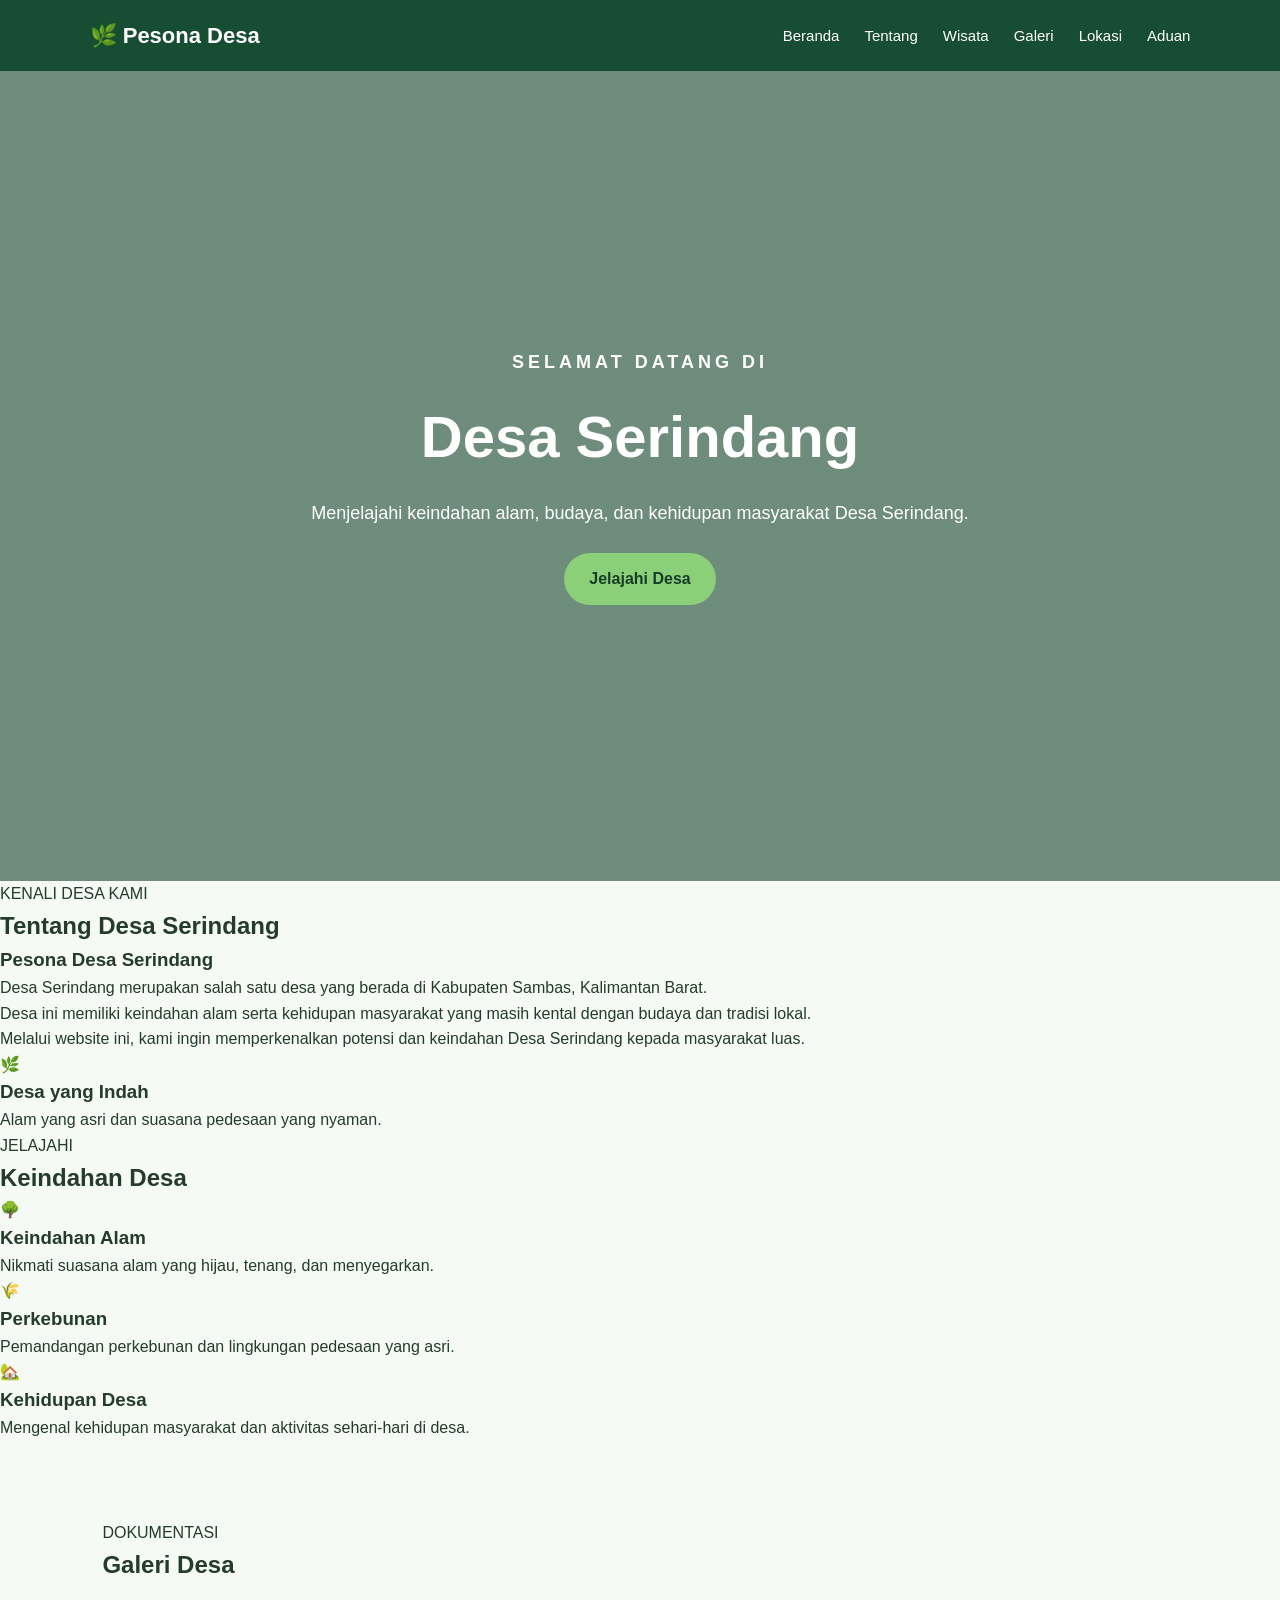
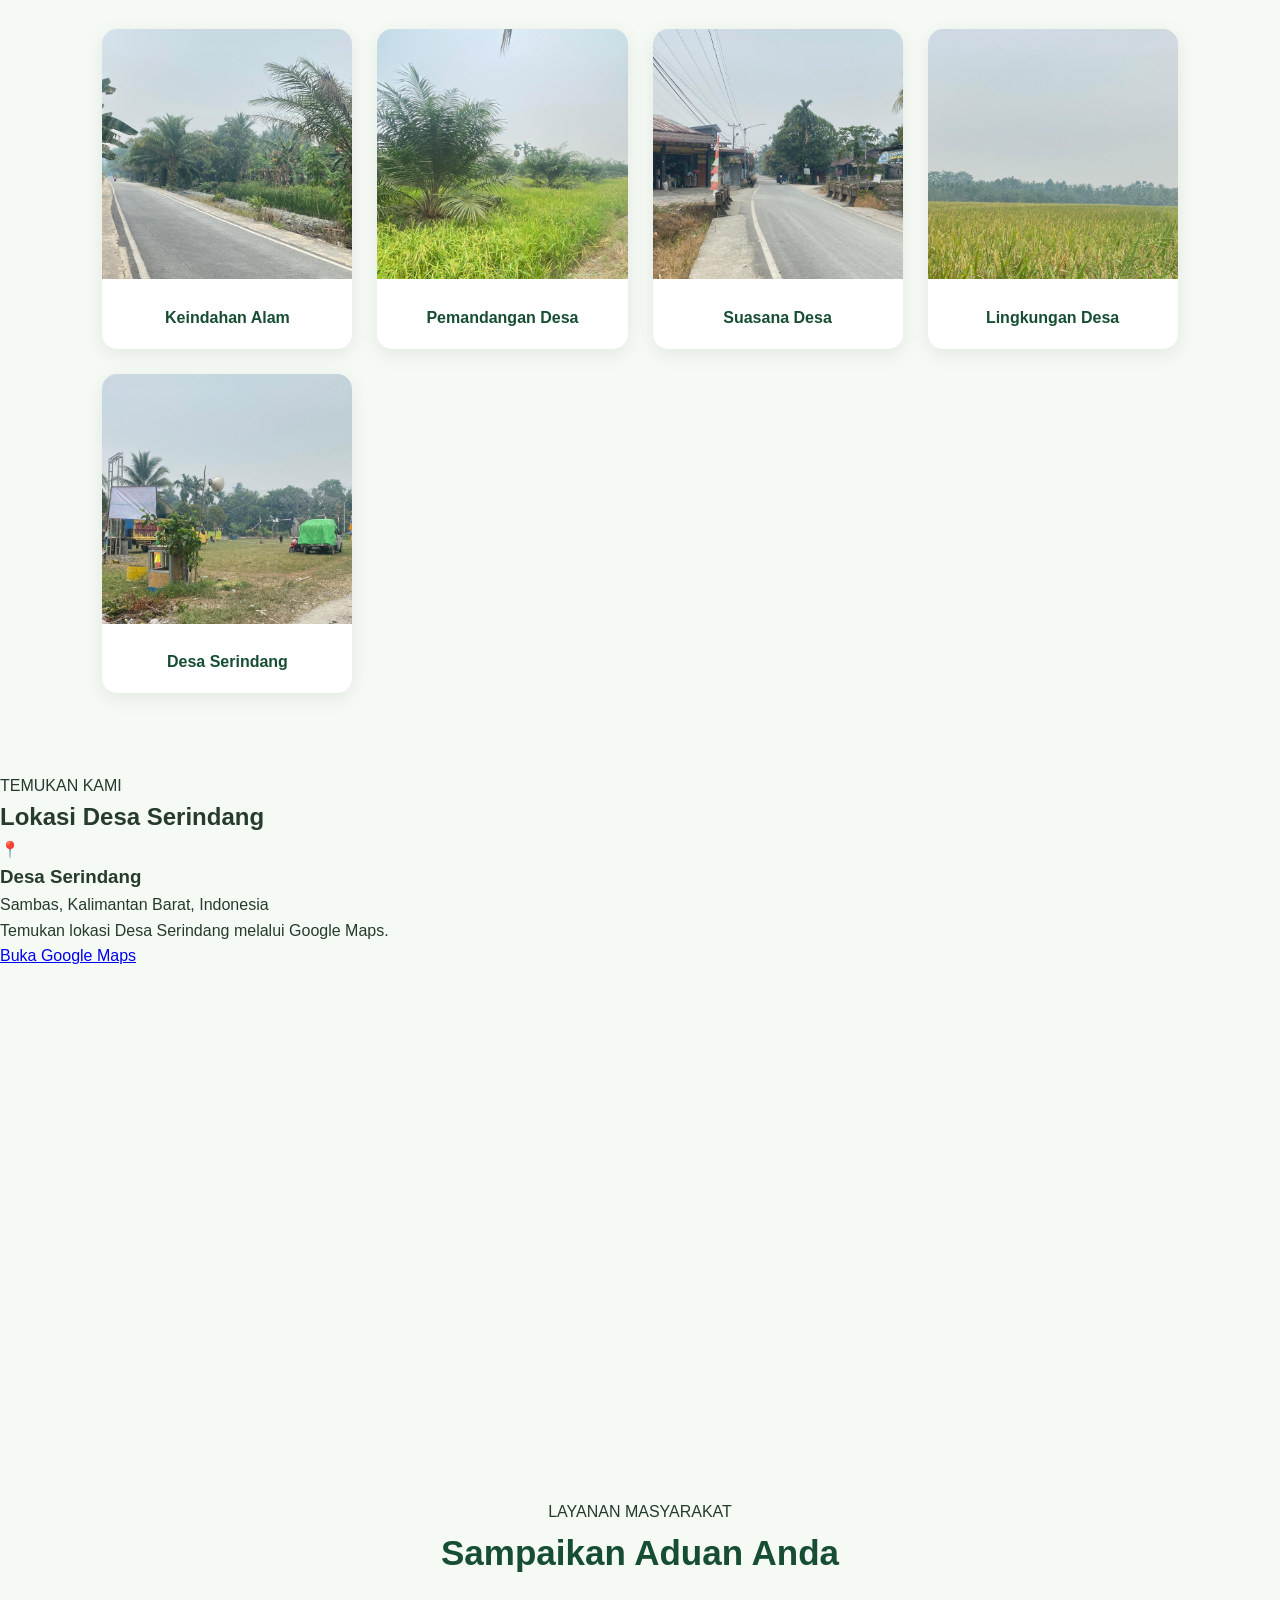
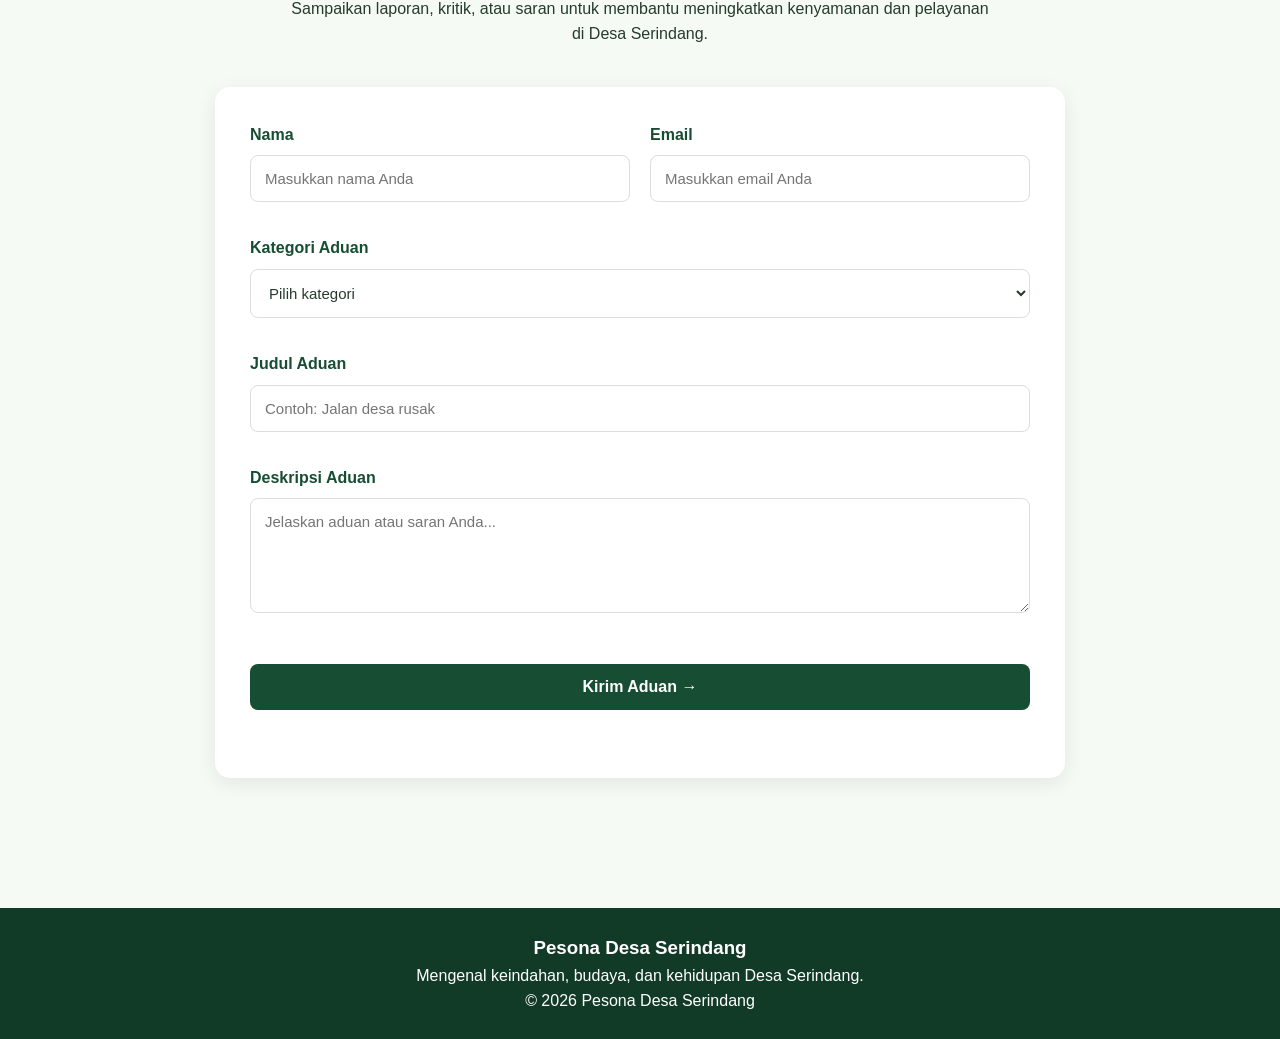
==== index.html @ 160d5406 "Update index.html" ====
<!DOCTYPE html>
<html lang="id">

<head>
    <meta charset="UTF-8">
    <meta name="viewport" content="width=device-width, initial-scale=1.0">

    <title>Pesona Desa Serindang</title>

    <link rel="stylesheet" href="style.css">

    <!-- Google Font -->
    <link rel="preconnect" href="https://fonts.googleapis.com">
    <link rel="preconnect" href="https://fonts.gstatic.com" crossorigin>

    <link href="https://fonts.googleapis.com/css2?family=Poppins:wght@300;400;500;600;700&display=swap"
        rel="stylesheet">
</head>

<body>

    <!-- ================= NAVBAR ================= -->

    <header>
        <nav class="navbar">

            <div class="logo">
                🌿 Pesona Desa
            </div>

            <ul class="nav-menu">
                <li><a href="#beranda">Beranda</a></li>
                <li><a href="#tentang">Tentang</a></li>
                <li><a href="#wisata">Wisata</a></li>
                <li><a href="#galeri">Galeri</a></li>
                <li><a href="#lokasi">Lokasi</a></li>
                <li><a href="#aduan">Aduan</a></li>
            </ul>

        </nav>
    </header>


    <!-- ================= HERO ================= -->

    <section class="hero" id="beranda">

        <div class="hero-content">

            <p class="small-title">
                SELAMAT DATANG DI
            </p>

            <h1>
                Desa Serindang
            </h1>

            <p>
                Menjelajahi keindahan alam, budaya,
                dan kehidupan masyarakat Desa Serindang.
            </p>

            <a href="#tentang" class="btn">
                Jelajahi Desa
            </a>

        </div>

    </section>


    <!-- ================= TENTANG ================= -->

    <section class="tentang" id="tentang">

        <div class="section-title">

            <p>KENALI DESA KAMI</p>

            <h2>
                Tentang Desa Serindang
            </h2>

        </div>


        <div class="tentang-content">

            <div class="tentang-text">

                <h3>
                    Pesona Desa Serindang
                </h3>

                <p>
                    Desa Serindang merupakan salah satu desa
                    yang berada di Kabupaten Sambas,
                    Kalimantan Barat.
                </p>

                <p>
                    Desa ini memiliki keindahan alam serta
                    kehidupan masyarakat yang masih kental
                    dengan budaya dan tradisi lokal.
                </p>

                <p>
                    Melalui website ini, kami ingin memperkenalkan
                    potensi dan keindahan Desa Serindang kepada
                    masyarakat luas.
                </p>

            </div>


            <div class="tentang-card">

                <span>🌿</span>

                <h3>
                    Desa yang Indah
                </h3>

                <p>
                    Alam yang asri dan suasana pedesaan
                    yang nyaman.
                </p>

            </div>

        </div>

    </section>


    <!-- ================= WISATA ================= -->

    <section class="wisata" id="wisata">

        <div class="section-title">

            <p>JELAJAHI</p>

            <h2>
                Keindahan Desa
            </h2>

        </div>


        <div class="wisata-container">


            <div class="wisata-card">

                <div class="wisata-icon">
                    🌳
                </div>

                <h3>
                    Keindahan Alam
                </h3>

                <p>
                    Nikmati suasana alam yang hijau,
                    tenang, dan menyegarkan.
                </p>

            </div>


            <div class="wisata-card">

                <div class="wisata-icon">
                    🌾
                </div>

                <h3>
                    Perkebunan
                </h3>

                <p>
                    Pemandangan perkebunan dan lingkungan
                    pedesaan yang asri.
                </p>

            </div>


            <div class="wisata-card">

                <div class="wisata-icon">
                    🏡
                </div>

                <h3>
                    Kehidupan Desa
                </h3>

                <p>
                    Mengenal kehidupan masyarakat dan
                    aktivitas sehari-hari di desa.
                </p>

            </div>


        </div>

    </section>


    <!-- ================= GALERI ================= -->

    <section class="galeri" id="galeri">

        <div class="section-title">

            <p>DOKUMENTASI</p>

            <h2>
                Galeri Desa
            </h2>

        </div>


        <div class="gallery-container">


            <!-- FOTO 1 -->

            <div class="gallery-item">

                <img src="desa1.jpeg" alt="Keindahan Alam Desa Serindang">

                <p>
                    Keindahan Alam
                </p>

            </div>


            <!-- FOTO 2 -->

            <div class="gallery-item">

                <img src="desa2.jpeg" alt="Pemandangan Desa Serindang">

                <p>
                    Pemandangan Desa
                </p>

            </div>


            <!-- FOTO 3 -->

            <div class="gallery-item">

                <img src="desa3.jpeg" alt="Suasana Desa Serindang">

                <p>
                    Suasana Desa
                </p>

            </div>


            <!-- FOTO 4 -->

            <div class="gallery-item">

                <img src="desa4.jpeg" alt="Lingkungan Desa Serindang">

                <p>
                    Lingkungan Desa
                </p>

            </div>


            <!-- FOTO 5 -->

            <div class="gallery-item">

                <img src="desa5.jpeg" alt="Desa Serindang">

                <p>
                    Desa Serindang
                </p>

            </div>


        </div>

    </section>


    <!-- ================= LOKASI ================= -->

    <section class="lokasi" id="lokasi">

        <div class="section-title">

            <p>TEMUKAN KAMI</p>

            <h2>
                Lokasi Desa Serindang
            </h2>

        </div>


        <div class="lokasi-container">


            <!-- INFORMASI LOKASI -->

            <div class="lokasi-info">

                <div class="lokasi-icon">
                    📍
                </div>

                <h3>
                    Desa Serindang
                </h3>

                <p>
                    Sambas, Kalimantan Barat,
                    Indonesia
                </p>

                <p class="lokasi-description">
                    Temukan lokasi Desa Serindang
                    melalui Google Maps.
                </p>


                <a href="https://maps.app.goo.gl/imujXkkZ4DhwetDR6"
                    target="_blank"
                    class="btn-lokasi">

                    Buka Google Maps

                </a>

            </div>


            <!-- GOOGLE MAPS -->

            <div class="map-container">

                <iframe
                    src="https://www.google.com/maps?q=Desa%20Serindang,%20Sambas,%20Kalimantan%20Barat,%20Indonesia&output=embed"
                    width="100%"
                    height="450"
                    style="border:0;"
                    allowfullscreen=""
                    loading="lazy"
                    referrerpolicy="no-referrer-when-downgrade">
                </iframe>

            </div>


        </div>

    </section>


    <!-- ================= ADUAN ================= -->

    <section class="aduan-section" id="aduan">

        <div class="aduan-container">


            <div class="aduan-heading">

                <span class="section-label">
                    LAYANAN MASYARAKAT
                </span>

                <h2>
                    Sampaikan Aduan Anda
                </h2>

                <p>
                    Sampaikan laporan, kritik, atau saran
                    untuk membantu meningkatkan kenyamanan
                    dan pelayanan di Desa Serindang.
                </p>

            </div>


            <!-- FORM ADUAN -->

            <form id="aduanForm" class="aduan-form">


                <div class="form-row">


                    <!-- NAMA -->

                    <div class="form-group">

                        <label for="nama">
                            Nama
                        </label>

                        <input
                            type="text"
                            id="nama"
                            name="nama"
                            placeholder="Masukkan nama Anda"
                            required>

                    </div>


                    <!-- EMAIL -->

                    <div class="form-group">

                        <label for="email">
                            Email
                        </label>

                        <input
                            type="email"
                            id="email"
                            name="email"
                            placeholder="Masukkan email Anda"
                            required>

                    </div>


                </div>


                <!-- KATEGORI -->

                <div class="form-group">

                    <label for="kategori">
                        Kategori Aduan
                    </label>

                    <select
                        id="kategori"
                        name="kategori"
                        required>

                        <option value="">
                            Pilih kategori
                        </option>

                        <option value="Infrastruktur">
                            Infrastruktur
                        </option>

                        <option value="Lingkungan">
                            Lingkungan
                        </option>

                        <option value="Fasilitas Umum">
                            Fasilitas Umum
                        </option>

                        <option value="Pelayanan Desa">
                            Pelayanan Desa
                        </option>

                        <option value="Keamanan">
                            Keamanan
                        </option>

                        <option value="Lainnya">
                            Lainnya
                        </option>

                    </select>

                </div>


                <!-- JUDUL -->

                <div class="form-group">

                    <label for="judul">
                        Judul Aduan
                    </label>

                    <input
                        type="text"
                        id="judul"
                        name="judul"
                        placeholder="Contoh: Jalan desa rusak"
                        required>

                </div>


                <!-- DESKRIPSI -->

                <div class="form-group">

                    <label for="deskripsi">
                        Deskripsi Aduan
                    </label>

                    <textarea
                        id="deskripsi"
                        name="deskripsi"
                        rows="5"
                        placeholder="Jelaskan aduan atau saran Anda..."
                        required></textarea>

                </div>


                <!-- TOMBOL -->

                <button
                    type="submit"
                    class="btn-aduan">

                    Kirim Aduan →

                </button>


                <p id="aduanMessage"></p>


            </form>

        </div>

    </section>


    <!-- ================= FOOTER ================= -->

    <footer>

        <div class="footer-content">

            <h3>
                Pesona Desa Serindang
            </h3>

            <p>
                Mengenal keindahan, budaya, dan kehidupan
                Desa Serindang.
            </p>

        </div>


        <div class="copyright">

            © 2026 Pesona Desa Serindang

        </div>

    </footer>


    <!-- ================= JAVASCRIPT ================= -->

    <script>

        document.addEventListener(
            "DOMContentLoaded",
            function () {

                const links =
                    document.querySelectorAll(
                        ".nav-menu a"
                    );


                links.forEach(
                    function (link) {

                        link.addEventListener(
                            "click",
                            function () {

                                links.forEach(
                                    function (item) {

                                        item.classList.remove(
                                            "active"
                                        );

                                    }
                                );


                                this.classList.add(
                                    "active"
                                );

                            }
                        );

                    }
                );

            }
        );

    </script>


    <!-- SCRIPT.JS -->

    <script src="script.js"></script>

</body>

</html>
---- style.css ----
* {
    margin: 0;
    padding: 0;
    box-sizing: border-box;
}

body {
    font-family: Arial, sans-serif;
    background: #f5faf5;
    color: #263b2b;
    line-height: 1.6;
}

/* NAVBAR */

header {
    background: #174d32;
    padding: 18px 7%;
    position: sticky;
    top: 0;
    z-index: 1000;
}

nav {
    display: flex;
    justify-content: space-between;
    align-items: center;
}

.logo {
    color: white;
    font-size: 22px;
    font-weight: bold;
}

nav ul {
    display: flex;
    list-style: none;
    gap: 25px;
}

nav ul li a {
    color: white;
    text-decoration: none;
    font-size: 15px;
}

nav ul li a:hover,
nav ul li a.active {
    color: #b8e6a8;
}

/* HERO */

.hero {
    min-height: 90vh;
    background:
        linear-gradient(rgba(0, 50, 25, .55), rgba(0, 50, 25, .55)),
        url("images/desa-serindang.jpeg");

    background-size: cover;
    background-position: center;

    display: flex;
    align-items: center;
    justify-content: center;

    text-align: center;
    color: white;
    padding: 30px;
}

.hero-content {
    max-width: 750px;
}

.hero-content p:first-child {
    letter-spacing: 4px;
    font-weight: bold;
}

.hero h1 {
    font-size: 58px;
    margin: 15px 0;
}

.hero-content p {
    font-size: 18px;
}

/* BUTTON */

.btn {
    display: inline-block;
    margin-top: 25px;
    padding: 13px 25px;
    background: #8bcf79;
    color: #173d28;
    text-decoration: none;
    border-radius: 30px;
    font-weight: bold;
}

.btn:hover {
    background: #a8df99;
}

/* INTRO */

.intro {
    padding: 80px 8%;
    text-align: center;
}

.intro h2 {
    font-size: 35px;
    margin-bottom: 20px;
}

.intro > p {
    max-width: 750px;
    margin: auto;
}

.cards {
    display: grid;
    grid-template-columns: repeat(3, 1fr);
    gap: 25px;
    margin-top: 45px;
}

.card {
    background: white;
    padding: 35px 25px;
    border-radius: 15px;
    box-shadow: 0 5px 20px rgba(0,0,0,.08);
}

.card span {
    font-size: 45px;
}

/* PAGE TITLE */

.page-title {
    background: #dcefd7;
    text-align: center;
    padding: 70px 20px;
}

.page-title h1 {
    font-size: 42px;
    color: #174d32;
}

.page-title p {
    margin-top: 10px;
}

/* PROFILE */

.profile {
    max-width: 1100px;
    margin: 70px auto;
    padding: 0 25px;

    display: grid;
    grid-template-columns: 1fr 1fr;
    gap: 50px;
    align-items: center;
}

.profile-image img {
    width: 100%;
    border-radius: 20px;
    box-shadow: 0 8px 25px rgba(0,0,0,.15);
}

.profile-text h2 {
    font-size: 35px;
    margin-bottom: 20px;
}

.info {
    margin-top: 25px;
    display: grid;
    gap: 12px;
}

.info div {
    background: white;
    padding: 13px 18px;
    border-radius: 10px;

    display: flex;
    justify-content: space-between;
}

/* BEAUTY */

.beauty {
    max-width: 1100px;
    margin: 70px auto;
    padding: 0 25px;

    display: grid;
    grid-template-columns: repeat(3, 1fr);
    gap: 25px;
}

.beauty-card {
    background: white;
    border-radius: 15px;
    overflow: hidden;
    box-shadow: 0 5px 20px rgba(0,0,0,.08);
}

.beauty-card img {
    width: 100%;
    height: 230px;
    object-fit: cover;
}

.beauty-card div {
    padding: 25px;
}

/* POTENTIAL */

.potential {
    max-width: 1100px;
    margin: 70px auto;
    padding: 0 25px;

    display: grid;
    grid-template-columns: repeat(2, 1fr);
    gap: 25px;
}

.potential-card {
    background: white;
    padding: 35px;
    border-radius: 15px;
    box-shadow: 0 5px 20px rgba(0,0,0,.08);
}

.icon {
    font-size: 45px;
    margin-bottom: 15px;
}

.quote {
    text-align: center;
    padding: 70px 20px;
    background: #174d32;
    color: white;
}

/* GALLERY */

.gallery {
    max-width: 1100px;
    margin: 70px auto;
    padding: 0 25px;

    display: grid;
    grid-template-columns: repeat(3, 1fr);
    gap: 25px;
}

.gallery-item {
    background: white;
    border-radius: 15px;
    overflow: hidden;
    box-shadow: 0 5px 20px rgba(0,0,0,.08);
}

.gallery-item img {
    width: 100%;
    height: 250px;
    object-fit: cover;
}

.gallery-item h3 {
    padding: 18px;
}

/* CONTACT */

.contact {
    max-width: 1100px;
    margin: 70px auto;
    padding: 0 25px;

    display: grid;
    grid-template-columns: 1fr 1fr;
    gap: 50px;
}

.contact-info,
.contact-form {
    background: white;
    padding: 35px;
    border-radius: 15px;
    box-shadow: 0 5px 20px rgba(0,0,0,.08);
}

.contact-info p {
    margin: 18px 0;
}

.official {
    margin-top: 30px;
}

form {
    display: flex;
    flex-direction: column;
    gap: 15px;
}

input,
textarea {
    width: 100%;
    padding: 14px;
    border: 1px solid #ddd;
    border-radius: 8px;
    font-family: inherit;
}

button {
    padding: 14px;
    border: none;
    border-radius: 8px;
    background: #174d32;
    color: white;
    font-size: 16px;
    cursor: pointer;
}

button:hover {
    background: #286744;
}

/* FOOTER */

footer {
    background: #123b27;
    color: white;
    text-align: center;
    padding: 25px;
    margin-top: 50px;
}

/* RESPONSIVE */

@media (max-width: 800px) {

    nav {
        flex-direction: column;
        gap: 15px;
    }

    nav ul {
        flex-wrap: wrap;
        justify-content: center;
        gap: 12px;
    }

    .hero h1 {
        font-size: 40px;
    }

    .cards,
    .beauty,
    .gallery {
        grid-template-columns: 1fr;
    }

    .profile,
    .contact,
    .potential {
        grid-template-columns: 1fr;
    }

}
.lokasi > p {
    margin-bottom: 25px;
}

.map-container {
    max-width: 1000px;
    margin: 0 auto;
    overflow: hidden;
    border-radius: 15px;
}

.map-container iframe {
    display: block;
    width: 100%;
}

.map-button {
    display: inline-block;
    margin-top: 20px;
    padding: 12px 25px;
    border-radius: 25px;
    text-decoration: none;
}
/* ==================== ADUAN DESA SERINDANG ==================== */

.aduan-section {
    padding: 80px 8%;
    background: #f5faf5;
}

.aduan-container {
    max-width: 850px;
    margin: auto;
}

.aduan-heading {
    text-align: center;
    margin-bottom: 40px;
}

.aduan-heading h2 {
    font-size: 35px;
    color: #174d32;
    margin-bottom: 15px;
}

.aduan-heading p {
    max-width: 700px;
    margin: auto;
    color: #263b2b;
}

.aduan-form {
    background: white;
    padding: 35px;
    border-radius: 15px;
    box-shadow: 0 5px 20px rgba(0,0,0,.08);
}

.aduan-form .form-group {
    margin-bottom: 18px;
}

.aduan-form label {
    display: block;
    margin-bottom: 8px;
    font-weight: bold;
    color: #174d32;
}

.aduan-form input,
.aduan-form select,
.aduan-form textarea {
    width: 100%;
    padding: 14px;
    border: 1px solid #ddd;
    border-radius: 8px;
    font-family: inherit;
    font-size: 15px;
    background: #fff;
    color: #263b2b;
}

.aduan-form input:focus,
.aduan-form select:focus,
.aduan-form textarea:focus {
    outline: none;
    border-color: #8bcf79;
    box-shadow: 0 0 0 3px rgba(139, 207, 121, .15);
}

.aduan-form textarea {
    resize: vertical;
}

.aduan-form .form-row {
    display: grid;
    grid-template-columns: 1fr 1fr;
    gap: 20px;
}

.aduan-form .btn-aduan {
    width: 100%;
    margin-top: 10px;
    padding: 14px;
    border: none;
    border-radius: 8px;
    background: #174d32;
    color: white;
    font-size: 16px;
    font-weight: bold;
    cursor: pointer;
    transition: .3s;
}

.aduan-form .btn-aduan:hover {
    background: #286744;
}

#aduanMessage {
    text-align: center;
    margin-top: 18px;
    font-size: 14px;
    font-weight: bold;
}

/* RESPONSIVE ADUAN */

@media (max-width: 800px) {
    .aduan-section {
        padding: 60px 5%;
    }

    .aduan-heading h2 {
        font-size: 30px;
    }

    .aduan-form {
        padding: 25px;
    }

    .aduan-form .form-row {
        grid-template-columns: 1fr;
        gap: 0;
    }
}
/* GALERI BERANDA */
.galeri {
    padding: 80px 8%;
    background: #f5faf5;
}

.gallery-container {
    max-width: 1100px;
    margin: 45px auto 0;
    display: grid;
    grid-template-columns: repeat(4, 1fr);
    gap: 25px;
}

.gallery-item {
    background: white;
    border-radius: 15px;
    overflow: hidden;
    box-shadow: 0 5px 20px rgba(0, 0, 0, .08);
    text-align: center;
}

.gallery-placeholder {
    height: 220px;
    display: flex;
    align-items: center;
    justify-content: center;
    background: #dcefd7;
    font-size: 55px;
}

.gallery-item p {
    padding: 18px;
    font-weight: 600;
    color: #174d32;
}

@media (max-width: 800px) {
    .gallery-container {
        grid-template-columns: 1fr 1fr;
    }
}

@media (max-width: 500px) {
    .gallery-container {
        grid-template-columns: 1fr;
    }
}
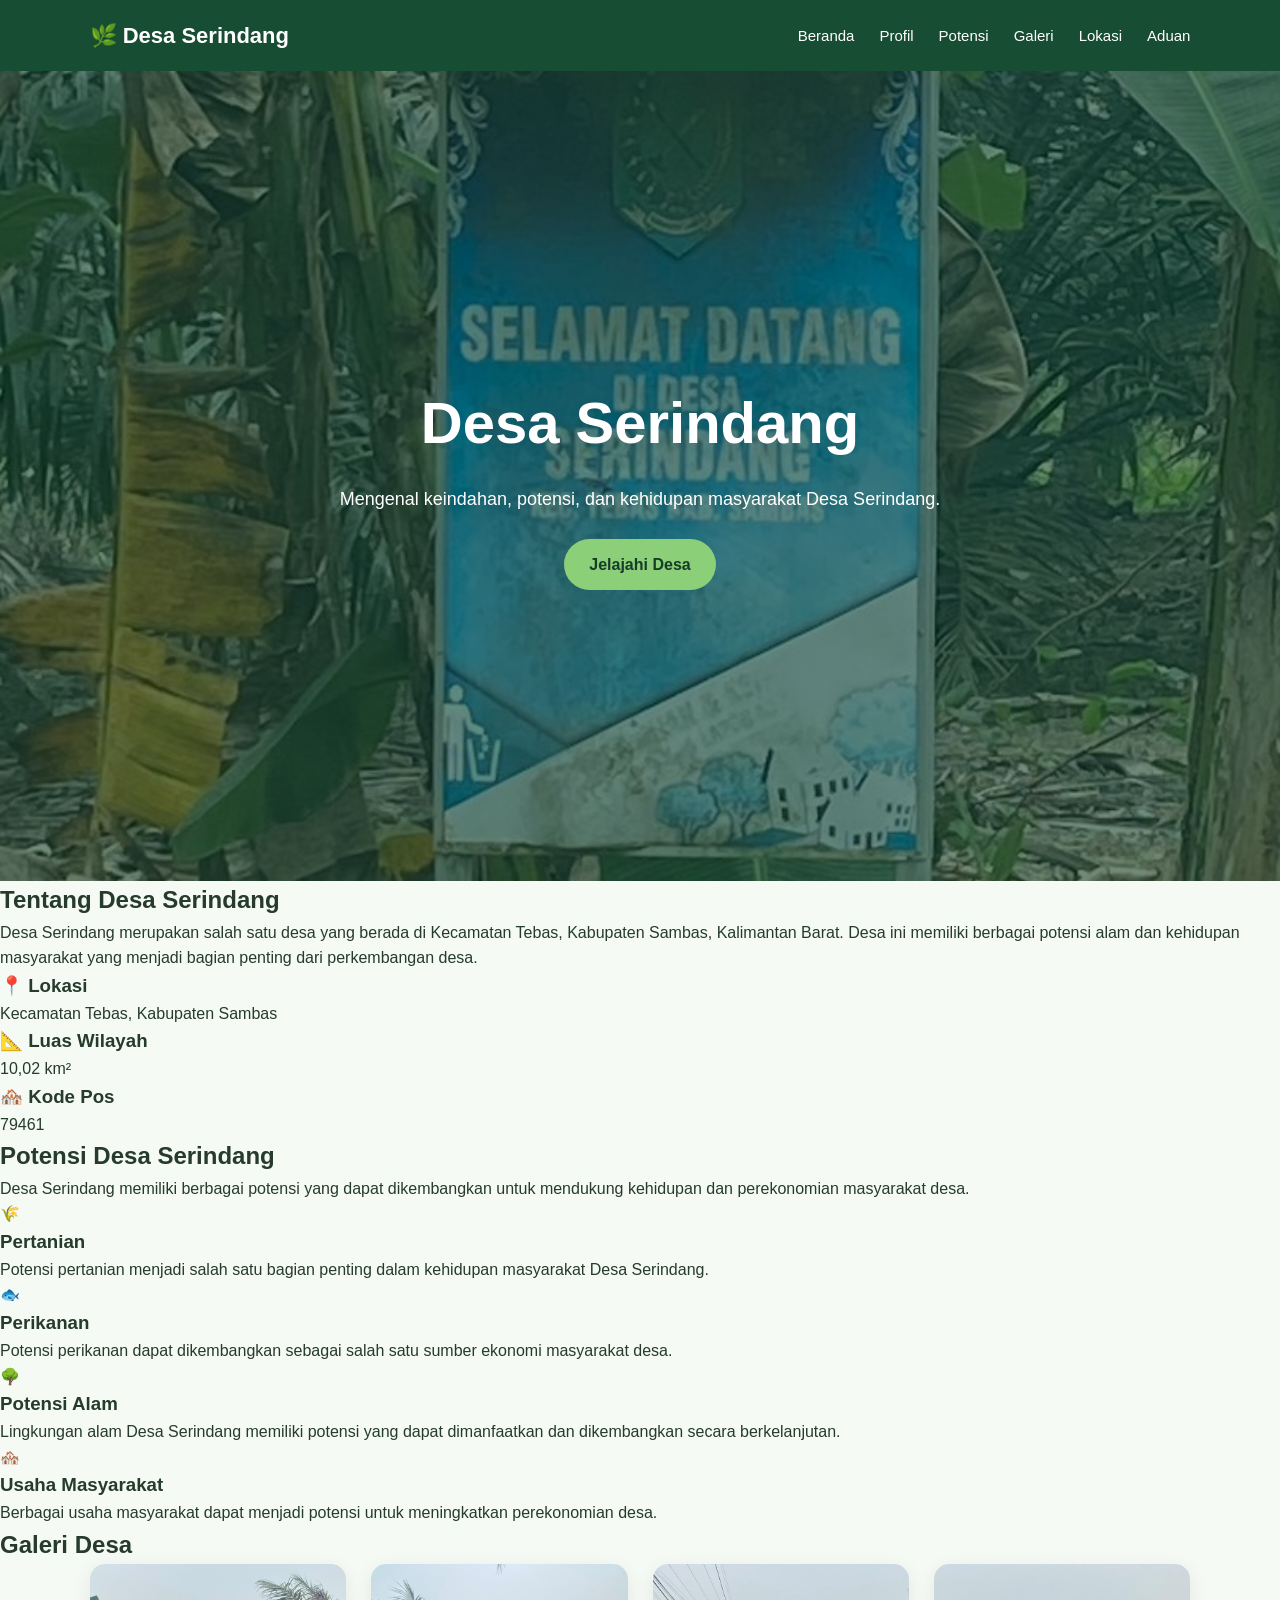
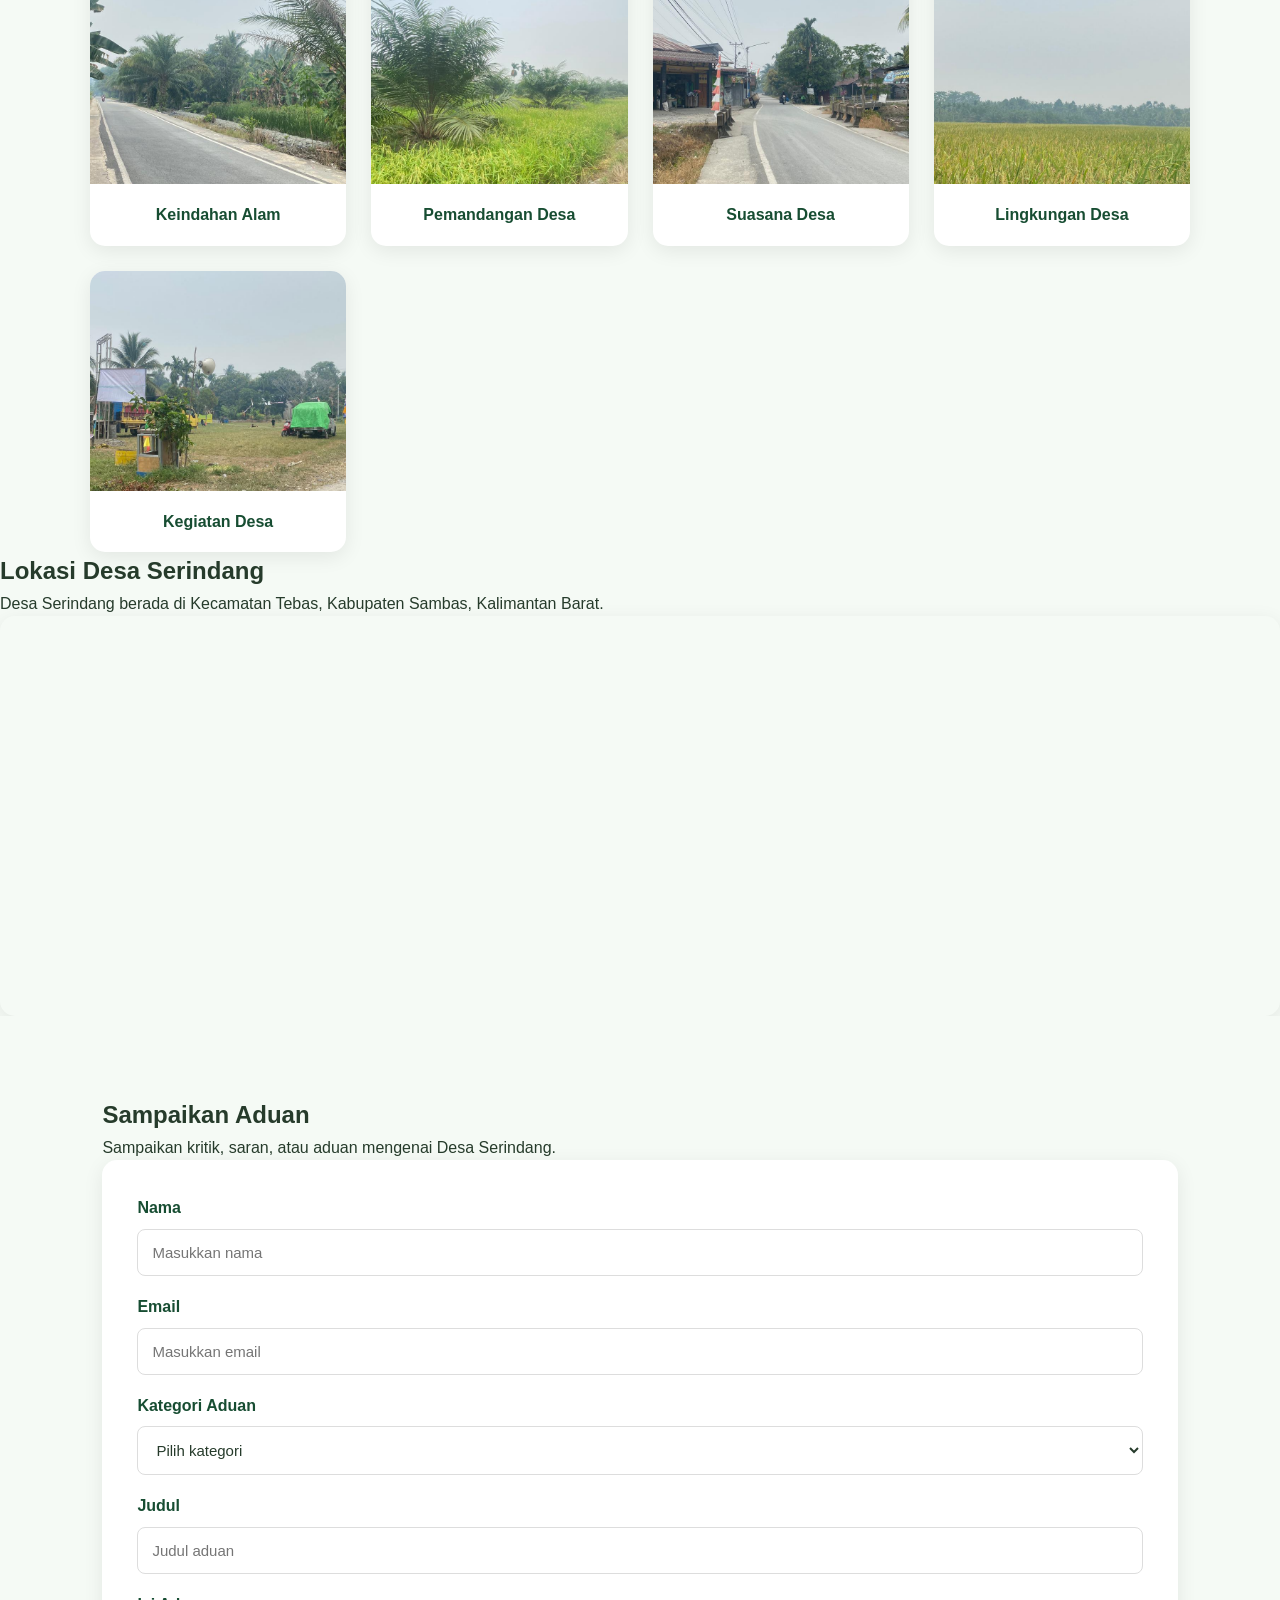
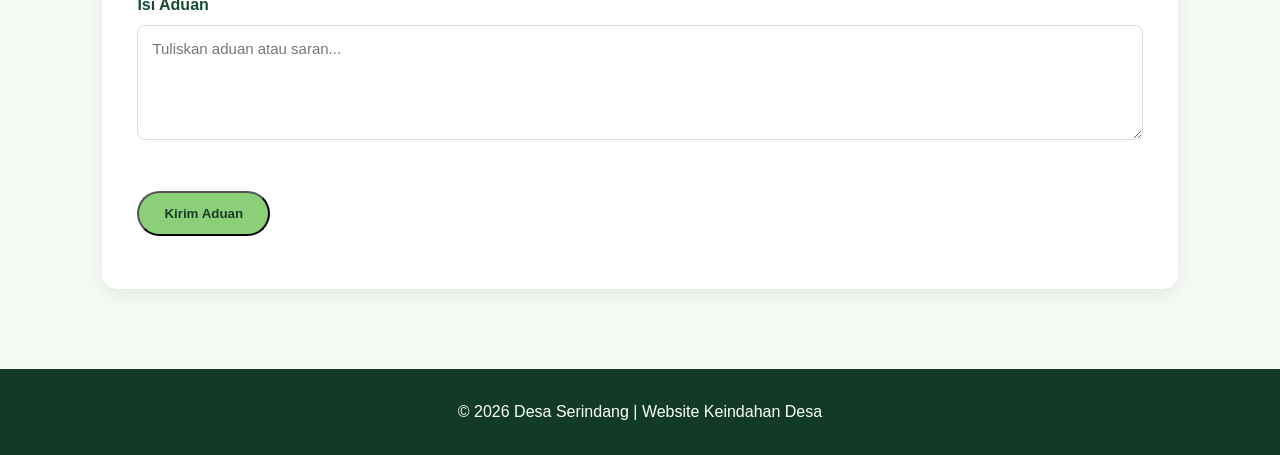
==== commit 351161ee: "Update index.html" ====
--- a/index.html
+++ b/index.html
@@ -1,632 +1,382 @@
 <!DOCTYPE html>
 <html lang="id">
-
 <head>
     <meta charset="UTF-8">
     <meta name="viewport" content="width=device-width, initial-scale=1.0">
-
     <title>Pesona Desa Serindang</title>
 
     <link rel="stylesheet" href="style.css">
-
-    <!-- Google Font -->
-    <link rel="preconnect" href="https://fonts.googleapis.com">
-    <link rel="preconnect" href="https://fonts.gstatic.com" crossorigin>
-
-    <link href="https://fonts.googleapis.com/css2?family=Poppins:wght@300;400;500;600;700&display=swap"
-        rel="stylesheet">
 </head>
 
 <body>
 
-    <!-- ================= NAVBAR ================= -->
-
-    <header>
-        <nav class="navbar">
-
-            <div class="logo">
-                🌿 Pesona Desa
-            </div>
-
-            <ul class="nav-menu">
-                <li><a href="#beranda">Beranda</a></li>
-                <li><a href="#tentang">Tentang</a></li>
-                <li><a href="#wisata">Wisata</a></li>
-                <li><a href="#galeri">Galeri</a></li>
-                <li><a href="#lokasi">Lokasi</a></li>
-                <li><a href="#aduan">Aduan</a></li>
-            </ul>
-
-        </nav>
-    </header>
-
-
-    <!-- ================= HERO ================= -->
-
-    <section class="hero" id="beranda">
-
-        <div class="hero-content">
-
-            <p class="small-title">
-                SELAMAT DATANG DI
-            </p>
-
-            <h1>
-                Desa Serindang
-            </h1>
-
-            <p>
-                Menjelajahi keindahan alam, budaya,
-                dan kehidupan masyarakat Desa Serindang.
-            </p>
-
-            <a href="#tentang" class="btn">
-                Jelajahi Desa
-            </a>
+<!-- ================= NAVBAR ================= -->
+<header>
+    <nav>
+        <div class="logo">🌿 Desa Serindang</div>
+
+        <ul>
+            <li><a href="#beranda">Beranda</a></li>
+            <li><a href="#profil">Profil</a></li>
+            <li><a href="#potensi">Potensi</a></li>
+            <li><a href="#galeri">Galeri</a></li>
+            <li><a href="#lokasi">Lokasi</a></li>
+            <li><a href="#aduan">Aduan</a></li>
+        </ul>
+    </nav>
+</header>
+
+
+<!-- ================= BERANDA ================= -->
+<section id="beranda" class="hero">
+
+    <div class="hero-content">
+        <h1>Desa Serindang</h1>
+
+        <p>
+            Mengenal keindahan, potensi, dan kehidupan masyarakat
+            Desa Serindang.
+        </p>
+
+        <a href="#profil" class="btn">Jelajahi Desa</a>
+    </div>
+
+</section>
+
+
+<!-- ================= PROFIL ================= -->
+<section id="profil" class="section">
+
+    <div class="container">
+
+        <h2>Tentang Desa Serindang</h2>
+
+        <p>
+            Desa Serindang merupakan salah satu desa yang berada di
+            Kecamatan Tebas, Kabupaten Sambas, Kalimantan Barat.
+            Desa ini memiliki berbagai potensi alam dan kehidupan
+            masyarakat yang menjadi bagian penting dari perkembangan desa.
+        </p>
+
+        <div class="info-box">
+
+            <div>
+                <h3>📍 Lokasi</h3>
+                <p>Kecamatan Tebas, Kabupaten Sambas</p>
+            </div>
+
+            <div>
+                <h3>📐 Luas Wilayah</h3>
+                <p>10,02 km²</p>
+            </div>
+
+            <div>
+                <h3>🏘️ Kode Pos</h3>
+                <p>79461</p>
+            </div>
 
         </div>
 
-    </section>
-
-
-    <!-- ================= TENTANG ================= -->
-
-    <section class="tentang" id="tentang">
-
-        <div class="section-title">
-
-            <p>KENALI DESA KAMI</p>
-
-            <h2>
-                Tentang Desa Serindang
-            </h2>
-
-        </div>
-
-
-        <div class="tentang-content">
-
-            <div class="tentang-text">
-
-                <h3>
-                    Pesona Desa Serindang
-                </h3>
+    </div>
+
+</section>
+
+
+<!-- ================= POTENSI ================= -->
+<section id="potensi" class="section potensi-section">
+
+    <div class="container">
+
+        <h2>Potensi Desa Serindang</h2>
+
+        <p class="section-description">
+            Desa Serindang memiliki berbagai potensi yang dapat
+            dikembangkan untuk mendukung kehidupan dan perekonomian
+            masyarakat desa.
+        </p>
+
+
+        <div class="potensi-container">
+
+            <!-- POTENSI 1 -->
+            <div class="potensi-card">
+
+                <div class="potensi-icon">
+                    🌾
+                </div>
+
+                <h3>Pertanian</h3>
 
                 <p>
-                    Desa Serindang merupakan salah satu desa
-                    yang berada di Kabupaten Sambas,
-                    Kalimantan Barat.
+                    Potensi pertanian menjadi salah satu bagian penting
+                    dalam kehidupan masyarakat Desa Serindang.
                 </p>
 
+            </div>
+
+
+            <!-- POTENSI 2 -->
+            <div class="potensi-card">
+
+                <div class="potensi-icon">
+                    🐟
+                </div>
+
+                <h3>Perikanan</h3>
+
                 <p>
-                    Desa ini memiliki keindahan alam serta
-                    kehidupan masyarakat yang masih kental
-                    dengan budaya dan tradisi lokal.
+                    Potensi perikanan dapat dikembangkan sebagai salah
+                    satu sumber ekonomi masyarakat desa.
                 </p>
 
-                <p>
-                    Melalui website ini, kami ingin memperkenalkan
-                    potensi dan keindahan Desa Serindang kepada
-                    masyarakat luas.
-                </p>
-
-            </div>
-
-
-            <div class="tentang-card">
-
-                <span>🌿</span>
-
-                <h3>
-                    Desa yang Indah
-                </h3>
-
-                <p>
-                    Alam yang asri dan suasana pedesaan
-                    yang nyaman.
-                </p>
-
-            </div>
-
-        </div>
-
-    </section>
-
-
-    <!-- ================= WISATA ================= -->
-
-    <section class="wisata" id="wisata">
-
-        <div class="section-title">
-
-            <p>JELAJAHI</p>
-
-            <h2>
-                Keindahan Desa
-            </h2>
-
-        </div>
-
-
-        <div class="wisata-container">
-
-
-            <div class="wisata-card">
-
-                <div class="wisata-icon">
+            </div>
+
+
+            <!-- POTENSI 3 -->
+            <div class="potensi-card">
+
+                <div class="potensi-icon">
                     🌳
                 </div>
 
-                <h3>
-                    Keindahan Alam
-                </h3>
+                <h3>Potensi Alam</h3>
 
                 <p>
-                    Nikmati suasana alam yang hijau,
-                    tenang, dan menyegarkan.
+                    Lingkungan alam Desa Serindang memiliki potensi
+                    yang dapat dimanfaatkan dan dikembangkan secara
+                    berkelanjutan.
                 </p>
 
             </div>
 
 
-            <div class="wisata-card">
-
-                <div class="wisata-icon">
-                    🌾
+            <!-- POTENSI 4 -->
+            <div class="potensi-card">
+
+                <div class="potensi-icon">
+                    🏘️
                 </div>
 
-                <h3>
-                    Perkebunan
-                </h3>
+                <h3>Usaha Masyarakat</h3>
 
                 <p>
-                    Pemandangan perkebunan dan lingkungan
-                    pedesaan yang asri.
+                    Berbagai usaha masyarakat dapat menjadi potensi
+                    untuk meningkatkan perekonomian desa.
                 </p>
 
             </div>
 
-
-            <div class="wisata-card">
-
-                <div class="wisata-icon">
-                    🏡
-                </div>
-
-                <h3>
-                    Kehidupan Desa
-                </h3>
-
-                <p>
-                    Mengenal kehidupan masyarakat dan
-                    aktivitas sehari-hari di desa.
-                </p>
-
-            </div>
-
-
         </div>
 
-    </section>
-
-
-    <!-- ================= GALERI ================= -->
-
-    <section class="galeri" id="galeri">
-
-        <div class="section-title">
-
-            <p>DOKUMENTASI</p>
-
-            <h2>
-                Galeri Desa
-            </h2>
+    </div>
+
+</section>
+
+
+<!-- ================= GALERI ================= -->
+<section id="galeri" class="section">
+
+    <div class="container">
+
+        <h2>Galeri Desa</h2>
+
+        <div class="gallery-container">
+
+            <div class="gallery-item">
+                <img src="desa1.jpeg" alt="Keindahan Alam">
+                <p>Keindahan Alam</p>
+            </div>
+
+            <div class="gallery-item">
+                <img src="desa2.jpeg" alt="Pemandangan Desa">
+                <p>Pemandangan Desa</p>
+            </div>
+
+            <div class="gallery-item">
+                <img src="desa3.jpeg" alt="Suasana Desa">
+                <p>Suasana Desa</p>
+            </div>
+
+            <div class="gallery-item">
+                <img src="desa4.jpeg" alt="Lingkungan Desa">
+                <p>Lingkungan Desa</p>
+            </div>
+
+            <div class="gallery-item">
+                <img src="desa5.jpeg" alt="Kegiatan Desa">
+                <p>Kegiatan Desa</p>
+            </div>
 
         </div>
 
-
-        <div class="gallery-container">
-
-
-            <!-- FOTO 1 -->
-
-            <div class="gallery-item">
-
-                <img src="desa1.jpeg" alt="Keindahan Alam Desa Serindang">
-
-                <p>
-                    Keindahan Alam
-                </p>
-
-            </div>
-
-
-            <!-- FOTO 2 -->
-
-            <div class="gallery-item">
-
-                <img src="desa2.jpeg" alt="Pemandangan Desa Serindang">
-
-                <p>
-                    Pemandangan Desa
-                </p>
-
-            </div>
-
-
-            <!-- FOTO 3 -->
-
-            <div class="gallery-item">
-
-                <img src="desa3.jpeg" alt="Suasana Desa Serindang">
-
-                <p>
-                    Suasana Desa
-                </p>
-
-            </div>
-
-
-            <!-- FOTO 4 -->
-
-            <div class="gallery-item">
-
-                <img src="desa4.jpeg" alt="Lingkungan Desa Serindang">
-
-                <p>
-                    Lingkungan Desa
-                </p>
-
-            </div>
-
-
-            <!-- FOTO 5 -->
-
-            <div class="gallery-item">
-
-                <img src="desa5.jpeg" alt="Desa Serindang">
-
-                <p>
-                    Desa Serindang
-                </p>
-
-            </div>
-
+    </div>
+
+</section>
+<!-- ================= LOKASI ================= -->
+<section id="lokasi" class="section lokasi-section">
+
+    <div class="container">
+
+        <h2>Lokasi Desa Serindang</h2>
+
+        <p>
+            Desa Serindang berada di Kecamatan Tebas,
+            Kabupaten Sambas, Kalimantan Barat.
+        </p>
+
+        <div class="map-container">
+
+            <iframe
+                src="https://www.google.com/maps?q=Desa%20Serindang%20Tebas%20Sambas&output=embed"
+                width="100%"
+                height="400"
+                style="border:0;"
+                allowfullscreen=""
+                loading="lazy">
+            </iframe>
 
         </div>
 
-    </section>
-
-
-    <!-- ================= LOKASI ================= -->
-
-    <section class="lokasi" id="lokasi">
-
-        <div class="section-title">
-
-            <p>TEMUKAN KAMI</p>
-
-            <h2>
-                Lokasi Desa Serindang
-            </h2>
-
-        </div>
-
-
-        <div class="lokasi-container">
-
-
-            <!-- INFORMASI LOKASI -->
-
-            <div class="lokasi-info">
-
-                <div class="lokasi-icon">
-                    📍
-                </div>
-
-                <h3>
-                    Desa Serindang
-                </h3>
-
-                <p>
-                    Sambas, Kalimantan Barat,
-                    Indonesia
-                </p>
-
-                <p class="lokasi-description">
-                    Temukan lokasi Desa Serindang
-                    melalui Google Maps.
-                </p>
-
-
-                <a href="https://maps.app.goo.gl/imujXkkZ4DhwetDR6"
-                    target="_blank"
-                    class="btn-lokasi">
-
-                    Buka Google Maps
-
-                </a>
-
-            </div>
-
-
-            <!-- GOOGLE MAPS -->
-
-            <div class="map-container">
-
-                <iframe
-                    src="https://www.google.com/maps?q=Desa%20Serindang,%20Sambas,%20Kalimantan%20Barat,%20Indonesia&output=embed"
-                    width="100%"
-                    height="450"
-                    style="border:0;"
-                    allowfullscreen=""
-                    loading="lazy"
-                    referrerpolicy="no-referrer-when-downgrade">
-                </iframe>
-
-            </div>
-
-
-        </div>
-
-    </section>
-
-
-    <!-- ================= ADUAN ================= -->
-
-    <section class="aduan-section" id="aduan">
-
-        <div class="aduan-container">
-
-
-            <div class="aduan-heading">
-
-                <span class="section-label">
-                    LAYANAN MASYARAKAT
-                </span>
-
-                <h2>
-                    Sampaikan Aduan Anda
-                </h2>
-
-                <p>
-                    Sampaikan laporan, kritik, atau saran
-                    untuk membantu meningkatkan kenyamanan
-                    dan pelayanan di Desa Serindang.
-                </p>
-
-            </div>
-
-
-            <!-- FORM ADUAN -->
-
-            <form id="aduanForm" class="aduan-form">
-
-
-                <div class="form-row">
-
-
-                    <!-- NAMA -->
-
-                    <div class="form-group">
-
-                        <label for="nama">
-                            Nama
-                        </label>
-
-                        <input
-                            type="text"
-                            id="nama"
-                            name="nama"
-                            placeholder="Masukkan nama Anda"
-                            required>
-
-                    </div>
-
-
-                    <!-- EMAIL -->
-
-                    <div class="form-group">
-
-                        <label for="email">
-                            Email
-                        </label>
-
-                        <input
-                            type="email"
-                            id="email"
-                            name="email"
-                            placeholder="Masukkan email Anda"
-                            required>
-
-                    </div>
-
-
-                </div>
-
-
-                <!-- KATEGORI -->
-
-                <div class="form-group">
-
-                    <label for="kategori">
-                        Kategori Aduan
-                    </label>
-
-                    <select
-                        id="kategori"
-                        name="kategori"
-                        required>
-
-                        <option value="">
-                            Pilih kategori
-                        </option>
-
-                        <option value="Infrastruktur">
-                            Infrastruktur
-                        </option>
-
-                        <option value="Lingkungan">
-                            Lingkungan
-                        </option>
-
-                        <option value="Fasilitas Umum">
-                            Fasilitas Umum
-                        </option>
-
-                        <option value="Pelayanan Desa">
-                            Pelayanan Desa
-                        </option>
-
-                        <option value="Keamanan">
-                            Keamanan
-                        </option>
-
-                        <option value="Lainnya">
-                            Lainnya
-                        </option>
-
-                    </select>
-
-                </div>
-
-
-                <!-- JUDUL -->
-
-                <div class="form-group">
-
-                    <label for="judul">
-                        Judul Aduan
-                    </label>
-
-                    <input
-                        type="text"
-                        id="judul"
-                        name="judul"
-                        placeholder="Contoh: Jalan desa rusak"
-                        required>
-
-                </div>
-
-
-                <!-- DESKRIPSI -->
-
-                <div class="form-group">
-
-                    <label for="deskripsi">
-                        Deskripsi Aduan
-                    </label>
-
-                    <textarea
-                        id="deskripsi"
-                        name="deskripsi"
-                        rows="5"
-                        placeholder="Jelaskan aduan atau saran Anda..."
-                        required></textarea>
-
-                </div>
-
-
-                <!-- TOMBOL -->
-
-                <button
-                    type="submit"
-                    class="btn-aduan">
-
-                    Kirim Aduan →
-
-                </button>
-
-
-                <p id="aduanMessage"></p>
-
-
-            </form>
-
-        </div>
-
-    </section>
-
-
-    <!-- ================= FOOTER ================= -->
-
-    <footer>
-
-        <div class="footer-content">
-
-            <h3>
-                Pesona Desa Serindang
-            </h3>
-
-            <p>
-                Mengenal keindahan, budaya, dan kehidupan
-                Desa Serindang.
-            </p>
-
-        </div>
-
-
-        <div class="copyright">
-
-            © 2026 Pesona Desa Serindang
-
-        </div>
-
-    </footer>
-
-
-    <!-- ================= JAVASCRIPT ================= -->
-
-    <script>
-
-        document.addEventListener(
-            "DOMContentLoaded",
-            function () {
-
-                const links =
-                    document.querySelectorAll(
-                        ".nav-menu a"
-                    );
-
-
-                links.forEach(
-                    function (link) {
-
-                        link.addEventListener(
-                            "click",
-                            function () {
-
-                                links.forEach(
-                                    function (item) {
-
-                                        item.classList.remove(
-                                            "active"
-                                        );
-
-                                    }
-                                );
-
-
-                                this.classList.add(
-                                    "active"
-                                );
-
-                            }
-                        );
-
-                    }
-                );
-
-            }
-        );
-
-    </script>
-
-
-    <!-- SCRIPT.JS -->
-
-    <script src="script.js"></script>
+    </div>
+
+</section>
+
+
+<!-- ================= ADUAN ================= -->
+<section id="aduan" class="aduan-section">
+
+    <div class="container">
+
+        <h2>Sampaikan Aduan</h2>
+
+        <p>
+            Sampaikan kritik, saran, atau aduan mengenai Desa Serindang.
+        </p>
+
+
+        <form id="aduanForm" class="aduan-form">
+
+            <div class="form-group">
+
+                <label for="nama">
+                    Nama
+                </label>
+
+                <input
+                    type="text"
+                    id="nama"
+                    name="nama"
+                    placeholder="Masukkan nama"
+                    required>
+
+            </div>
+
+
+            <div class="form-group">
+
+                <label for="email">
+                    Email
+                </label>
+
+                <input
+                    type="email"
+                    id="email"
+                    name="email"
+                    placeholder="Masukkan email"
+                    required>
+
+            </div>
+
+
+            <div class="form-group">
+
+                <label for="kategori">
+                    Kategori Aduan
+                </label>
+
+                <select
+                    id="kategori"
+                    name="kategori"
+                    required>
+
+                    <option value="">
+                        Pilih kategori
+                    </option>
+
+                    <option value="Saran">
+                        Saran
+                    </option>
+
+                    <option value="Kritik">
+                        Kritik
+                    </option>
+
+                    <option value="Aduan">
+                        Aduan
+                    </option>
+
+                </select>
+
+            </div>
+
+
+            <div class="form-group">
+
+                <label for="judul">
+                    Judul
+                </label>
+
+                <input
+                    type="text"
+                    id="judul"
+                    name="judul"
+                    placeholder="Judul aduan"
+                    required>
+
+            </div>
+
+
+            <div class="form-group">
+
+                <label for="deskripsi">
+                    Isi Aduan
+                </label>
+
+                <textarea
+                    id="deskripsi"
+                    name="deskripsi"
+                    rows="5"
+                    placeholder="Tuliskan aduan atau saran..."
+                    required></textarea>
+
+            </div>
+
+
+            <button type="submit" class="btn">
+                Kirim Aduan
+            </button>
+
+
+            <p id="aduanMessage"></p>
+
+        </form>
+
+    </div>
+
+</section>
+
+
+<!-- ================= FOOTER ================= -->
+<footer>
+
+    <p>
+        © 2026 Desa Serindang | Website Keindahan Desa
+    </p>
+
+</footer>
+
+
+<script src="script.js"></script>
 
 </body>
-
 </html>
--- a/style.css
+++ b/style.css
@@ -11,7 +11,8 @@
     line-height: 1.6;
 }
 
-/* NAVBAR */
+
+/* ================= NAVBAR ================= */
 
 header {
     background: #174d32;
@@ -43,6 +44,7 @@
     color: white;
     text-decoration: none;
     font-size: 15px;
+    transition: 0.3s;
 }
 
 nav ul li a:hover,
@@ -50,13 +52,18 @@
     color: #b8e6a8;
 }
 
-/* HERO */
+
+/* ================= HERO ================= */
 
 .hero {
     min-height: 90vh;
+
     background:
-        linear-gradient(rgba(0, 50, 25, .55), rgba(0, 50, 25, .55)),
-        url("images/desa-serindang.jpeg");
+        linear-gradient(
+            rgba(0, 50, 25, 0.55),
+            rgba(0, 50, 25, 0.55)
+        ),
+        url("serindang.jpeg");
 
     background-size: cover;
     background-position: center;
@@ -74,9 +81,10 @@
     max-width: 750px;
 }
 
-.hero-content p:first-child {
+.hero-content .small-title {
     letter-spacing: 4px;
     font-weight: bold;
+    font-size: 15px;
 }
 
 .hero h1 {
@@ -88,273 +96,474 @@
     font-size: 18px;
 }
 
-/* BUTTON */
+
+/* ================= BUTTON ================= */
 
 .btn {
     display: inline-block;
     margin-top: 25px;
     padding: 13px 25px;
+
     background: #8bcf79;
     color: #173d28;
+
     text-decoration: none;
     border-radius: 30px;
-    font-weight: bold;
+
+    font-weight: bold;
+    transition: 0.3s;
 }
 
 .btn:hover {
     background: #a8df99;
 }
 
-/* INTRO */
-
-.intro {
+
+/* ================= SECTION TITLE ================= */
+
+.section-title {
+    text-align: center;
+    margin-bottom: 45px;
+}
+
+.section-title p {
+    color: #5c8f55;
+    font-weight: bold;
+    letter-spacing: 2px;
+    margin-bottom: 8px;
+}
+
+.section-title h2 {
+    font-size: 35px;
+    color: #174d32;
+}
+
+
+/* ================= TENTANG ================= */
+
+.tentang {
     padding: 80px 8%;
-    text-align: center;
-}
-
-.intro h2 {
-    font-size: 35px;
-    margin-bottom: 20px;
-}
-
-.intro > p {
-    max-width: 750px;
+    background: #f5faf5;
+}
+
+.tentang-content {
+    max-width: 1100px;
     margin: auto;
-}
-
-.cards {
-    display: grid;
-    grid-template-columns: repeat(3, 1fr);
-    gap: 25px;
-    margin-top: 45px;
-}
-
-.card {
-    background: white;
-    padding: 35px 25px;
-    border-radius: 15px;
-    box-shadow: 0 5px 20px rgba(0,0,0,.08);
-}
-
-.card span {
-    font-size: 45px;
-}
-
-/* PAGE TITLE */
-
-.page-title {
-    background: #dcefd7;
-    text-align: center;
-    padding: 70px 20px;
-}
-
-.page-title h1 {
-    font-size: 42px;
-    color: #174d32;
-}
-
-.page-title p {
-    margin-top: 10px;
-}
-
-/* PROFILE */
-
-.profile {
-    max-width: 1100px;
-    margin: 70px auto;
-    padding: 0 25px;
 
     display: grid;
     grid-template-columns: 1fr 1fr;
     gap: 50px;
+
     align-items: center;
 }
 
-.profile-image img {
-    width: 100%;
-    border-radius: 20px;
-    box-shadow: 0 8px 25px rgba(0,0,0,.15);
-}
-
-.profile-text h2 {
-    font-size: 35px;
+.tentang-text h3 {
+    font-size: 30px;
     margin-bottom: 20px;
-}
-
-.info {
-    margin-top: 25px;
-    display: grid;
-    gap: 12px;
-}
-
-.info div {
+    color: #174d32;
+}
+
+.tentang-text p {
+    margin-bottom: 15px;
+}
+
+.tentang-card {
     background: white;
-    padding: 13px 18px;
-    border-radius: 10px;
-
-    display: flex;
-    justify-content: space-between;
-}
-
-/* BEAUTY */
-
-.beauty {
+    padding: 40px 30px;
+
+    border-radius: 15px;
+
+    text-align: center;
+
+    box-shadow: 0 5px 20px rgba(0, 0, 0, 0.08);
+}
+
+.tentang-card span {
+    font-size: 50px;
+}
+
+.tentang-card h3 {
+    margin: 15px 0 10px;
+    color: #174d32;
+}
+
+
+/* ================= WISATA ================= */
+
+.wisata {
+    padding: 80px 8%;
+    background: #eaf5e7;
+}
+
+.wisata-container {
     max-width: 1100px;
-    margin: 70px auto;
-    padding: 0 25px;
+    margin: auto;
 
     display: grid;
     grid-template-columns: repeat(3, 1fr);
+
     gap: 25px;
 }
 
-.beauty-card {
+.wisata-card {
     background: white;
+
+    padding: 35px 25px;
+
     border-radius: 15px;
-    overflow: hidden;
-    box-shadow: 0 5px 20px rgba(0,0,0,.08);
-}
-
-.beauty-card img {
-    width: 100%;
-    height: 230px;
-    object-fit: cover;
-}
-
-.beauty-card div {
-    padding: 25px;
-}
-
-/* POTENTIAL */
-
-.potential {
-    max-width: 1100px;
-    margin: 70px auto;
-    padding: 0 25px;
-
-    display: grid;
-    grid-template-columns: repeat(2, 1fr);
-    gap: 25px;
-}
-
-.potential-card {
-    background: white;
-    padding: 35px;
-    border-radius: 15px;
-    box-shadow: 0 5px 20px rgba(0,0,0,.08);
-}
-
-.icon {
+
+    text-align: center;
+
+    box-shadow: 0 5px 20px rgba(0, 0, 0, 0.08);
+
+    transition: 0.3s;
+}
+
+.wisata-card:hover {
+    transform: translateY(-5px);
+}
+
+.wisata-icon {
     font-size: 45px;
     margin-bottom: 15px;
 }
 
-.quote {
-    text-align: center;
-    padding: 70px 20px;
+.wisata-card h3 {
+    color: #174d32;
+    margin-bottom: 10px;
+}
+
+
+/* ================= GALERI ================= */
+
+.galeri {
+    padding: 80px 8%;
+    background: #f5faf5;
+}
+
+.gallery-container {
+    max-width: 1100px;
+    margin: 0 auto;
+
+    display: grid;
+    grid-template-columns: repeat(4, 1fr);
+
+    gap: 25px;
+}
+
+.gallery-item {
+    background: white;
+
+    border-radius: 15px;
+
+    overflow: hidden;
+
+    box-shadow: 0 5px 20px rgba(0, 0, 0, 0.08);
+
+    text-align: center;
+
+    transition: 0.3s;
+}
+
+.gallery-item:hover {
+    transform: translateY(-5px);
+}
+
+.gallery-item img {
+    width: 100%;
+    height: 220px;
+
+    object-fit: cover;
+
+    display: block;
+}
+
+.gallery-item p {
+    padding: 18px;
+
+    font-weight: 600;
+
+    color: #174d32;
+}
+
+
+/* ================= LOKASI ================= */
+
+.lokasi {
+    padding: 80px 8%;
+    background: #eaf5e7;
+}
+
+.lokasi-container {
+    max-width: 1100px;
+    margin: auto;
+
+    display: grid;
+    grid-template-columns: 1fr 1.5fr;
+
+    gap: 40px;
+
+    align-items: stretch;
+}
+
+.lokasi-info {
+    background: white;
+
+    padding: 35px;
+
+    border-radius: 15px;
+
+    text-align: center;
+
+    box-shadow: 0 5px 20px rgba(0, 0, 0, 0.08);
+}
+
+.lokasi-icon {
+    font-size: 45px;
+    margin-bottom: 15px;
+}
+
+.lokasi-info h3 {
+    color: #174d32;
+    font-size: 25px;
+    margin-bottom: 10px;
+}
+
+.lokasi-description {
+    margin-top: 20px;
+}
+
+.btn-lokasi {
+    display: inline-block;
+
+    margin-top: 20px;
+
+    padding: 12px 25px;
+
     background: #174d32;
     color: white;
-}
-
-/* GALLERY */
-
-.gallery {
-    max-width: 1100px;
-    margin: 70px auto;
-    padding: 0 25px;
-
+
+    text-decoration: none;
+
+    border-radius: 25px;
+
+    transition: 0.3s;
+}
+
+.btn-lokasi:hover {
+    background: #286744;
+}
+
+.map-container {
+    overflow: hidden;
+
+    border-radius: 15px;
+
+    box-shadow: 0 5px 20px rgba(0, 0, 0, 0.08);
+}
+
+.map-container iframe {
+    display: block;
+
+    width: 100%;
+    height: 100%;
+
+    min-height: 400px;
+
+    border: 0;
+}
+
+
+/* ================= ADUAN ================= */
+
+.aduan-section {
+    padding: 80px 8%;
+    background: #f5faf5;
+}
+
+.aduan-container {
+    max-width: 850px;
+    margin: auto;
+}
+
+.aduan-heading {
+    text-align: center;
+    margin-bottom: 40px;
+}
+
+.section-label {
+    color: #5c8f55;
+    font-weight: bold;
+    letter-spacing: 2px;
+}
+
+.aduan-heading h2 {
+    font-size: 35px;
+    color: #174d32;
+    margin: 10px 0 15px;
+}
+
+.aduan-heading p {
+    max-width: 700px;
+    margin: auto;
+}
+
+.aduan-form {
+    background: white;
+
+    padding: 35px;
+
+    border-radius: 15px;
+
+    box-shadow: 0 5px 20px rgba(0, 0, 0, 0.08);
+}
+
+.aduan-form .form-group {
+    margin-bottom: 18px;
+}
+
+.aduan-form label {
+    display: block;
+
+    margin-bottom: 8px;
+
+    font-weight: bold;
+
+    color: #174d32;
+}
+
+.aduan-form input,
+.aduan-form select,
+.aduan-form textarea {
+    width: 100%;
+
+    padding: 14px;
+
+    border: 1px solid #ddd;
+
+    border-radius: 8px;
+
+    font-family: inherit;
+    font-size: 15px;
+
+    background: white;
+
+    color: #263b2b;
+}
+
+.aduan-form input:focus,
+.aduan-form select:focus,
+.aduan-form textarea:focus {
+    outline: none;
+
+    border-color: #8bcf79;
+
+    box-shadow: 0 0 0 3px rgba(139, 207, 121, 0.15);
+}
+
+.aduan-form textarea {
+    resize: vertical;
+}
+
+.aduan-form .form-row {
     display: grid;
-    grid-template-columns: repeat(3, 1fr);
-    gap: 25px;
-}
-
-.gallery-item {
-    background: white;
-    border-radius: 15px;
-    overflow: hidden;
-    box-shadow: 0 5px 20px rgba(0,0,0,.08);
-}
-
-.gallery-item img {
+
+    grid-template-columns: 1fr 1fr;
+
+    gap: 20px;
+}
+
+.btn-aduan {
     width: 100%;
-    height: 250px;
-    object-fit: cover;
-}
-
-.gallery-item h3 {
-    padding: 18px;
-}
-
-/* CONTACT */
-
-.contact {
-    max-width: 1100px;
-    margin: 70px auto;
-    padding: 0 25px;
-
-    display: grid;
-    grid-template-columns: 1fr 1fr;
-    gap: 50px;
-}
-
-.contact-info,
-.contact-form {
-    background: white;
-    padding: 35px;
-    border-radius: 15px;
-    box-shadow: 0 5px 20px rgba(0,0,0,.08);
-}
-
-.contact-info p {
-    margin: 18px 0;
-}
-
-.official {
-    margin-top: 30px;
-}
-
-form {
-    display: flex;
-    flex-direction: column;
-    gap: 15px;
-}
-
-input,
-textarea {
-    width: 100%;
+
+    margin-top: 10px;
+
     padding: 14px;
-    border: 1px solid #ddd;
+
+    border: none;
+
     border-radius: 8px;
-    font-family: inherit;
-}
-
-button {
-    padding: 14px;
-    border: none;
-    border-radius: 8px;
+
     background: #174d32;
+
     color: white;
+
     font-size: 16px;
+
+    font-weight: bold;
+
     cursor: pointer;
-}
-
-button:hover {
+
+    transition: 0.3s;
+}
+
+.btn-aduan:hover {
     background: #286744;
 }
 
-/* FOOTER */
+#aduanMessage {
+    text-align: center;
+
+    margin-top: 18px;
+
+    font-size: 14px;
+
+    font-weight: bold;
+}
+
+
+/* ================= FOOTER ================= */
 
 footer {
     background: #123b27;
+
     color: white;
-    text-align: center;
-    padding: 25px;
-    margin-top: 50px;
-}
-
-/* RESPONSIVE */
+
+    text-align: center;
+
+    padding: 30px;
+
+    margin-top: 0;
+}
+
+.footer-content h3 {
+    margin-bottom: 8px;
+}
+
+.copyright {
+    margin-top: 15px;
+    font-size: 14px;
+}
+
+
+/* ================= RESPONSIVE ================= */
+
+@media (max-width: 900px) {
+
+    .gallery-container {
+        grid-template-columns: repeat(2, 1fr);
+    }
+
+    .wisata-container {
+        grid-template-columns: 1fr;
+    }
+
+    .tentang-content {
+        grid-template-columns: 1fr;
+    }
+
+    .lokasi-container {
+        grid-template-columns: 1fr;
+    }
+
+}
+
 
 @media (max-width: 800px) {
+
+    header {
+        padding: 15px 5%;
+    }
 
     nav {
         flex-direction: column;
@@ -367,214 +576,46 @@
         gap: 12px;
     }
 
+    .hero {
+        min-height: 80vh;
+    }
+
     .hero h1 {
         font-size: 40px;
     }
 
-    .cards,
-    .beauty,
-    .gallery {
-        grid-template-columns: 1fr;
-    }
-
-    .profile,
-    .contact,
-    .potential {
-        grid-template-columns: 1fr;
-    }
-
-}
-.lokasi > p {
-    margin-bottom: 25px;
-}
-
-.map-container {
-    max-width: 1000px;
-    margin: 0 auto;
-    overflow: hidden;
-    border-radius: 15px;
-}
-
-.map-container iframe {
-    display: block;
-    width: 100%;
-}
-
-.map-button {
-    display: inline-block;
-    margin-top: 20px;
-    padding: 12px 25px;
-    border-radius: 25px;
-    text-decoration: none;
-}
-/* ==================== ADUAN DESA SERINDANG ==================== */
-
-.aduan-section {
-    padding: 80px 8%;
-    background: #f5faf5;
-}
-
-.aduan-container {
-    max-width: 850px;
-    margin: auto;
-}
-
-.aduan-heading {
-    text-align: center;
-    margin-bottom: 40px;
-}
-
-.aduan-heading h2 {
-    font-size: 35px;
-    color: #174d32;
-    margin-bottom: 15px;
-}
-
-.aduan-heading p {
-    max-width: 700px;
-    margin: auto;
-    color: #263b2b;
-}
-
-.aduan-form {
-    background: white;
-    padding: 35px;
-    border-radius: 15px;
-    box-shadow: 0 5px 20px rgba(0,0,0,.08);
-}
-
-.aduan-form .form-group {
-    margin-bottom: 18px;
-}
-
-.aduan-form label {
-    display: block;
-    margin-bottom: 8px;
-    font-weight: bold;
-    color: #174d32;
-}
-
-.aduan-form input,
-.aduan-form select,
-.aduan-form textarea {
-    width: 100%;
-    padding: 14px;
-    border: 1px solid #ddd;
-    border-radius: 8px;
-    font-family: inherit;
-    font-size: 15px;
-    background: #fff;
-    color: #263b2b;
-}
-
-.aduan-form input:focus,
-.aduan-form select:focus,
-.aduan-form textarea:focus {
-    outline: none;
-    border-color: #8bcf79;
-    box-shadow: 0 0 0 3px rgba(139, 207, 121, .15);
-}
-
-.aduan-form textarea {
-    resize: vertical;
-}
-
-.aduan-form .form-row {
-    display: grid;
-    grid-template-columns: 1fr 1fr;
-    gap: 20px;
-}
-
-.aduan-form .btn-aduan {
-    width: 100%;
-    margin-top: 10px;
-    padding: 14px;
-    border: none;
-    border-radius: 8px;
-    background: #174d32;
-    color: white;
-    font-size: 16px;
-    font-weight: bold;
-    cursor: pointer;
-    transition: .3s;
-}
-
-.aduan-form .btn-aduan:hover {
-    background: #286744;
-}
-
-#aduanMessage {
-    text-align: center;
-    margin-top: 18px;
-    font-size: 14px;
-    font-weight: bold;
-}
-
-/* RESPONSIVE ADUAN */
-
-@media (max-width: 800px) {
-    .aduan-section {
-        padding: 60px 5%;
-    }
-
-    .aduan-heading h2 {
+    .hero-content p {
+        font-size: 16px;
+    }
+
+    .section-title h2 {
         font-size: 30px;
-    }
-
-    .aduan-form {
-        padding: 25px;
     }
 
     .aduan-form .form-row {
         grid-template-columns: 1fr;
         gap: 0;
     }
-}
-/* GALERI BERANDA */
-.galeri {
-    padding: 80px 8%;
-    background: #f5faf5;
-}
-
-.gallery-container {
-    max-width: 1100px;
-    margin: 45px auto 0;
-    display: grid;
-    grid-template-columns: repeat(4, 1fr);
-    gap: 25px;
-}
-
-.gallery-item {
-    background: white;
-    border-radius: 15px;
-    overflow: hidden;
-    box-shadow: 0 5px 20px rgba(0, 0, 0, .08);
-    text-align: center;
-}
-
-.gallery-placeholder {
-    height: 220px;
-    display: flex;
-    align-items: center;
-    justify-content: center;
-    background: #dcefd7;
-    font-size: 55px;
-}
-
-.gallery-item p {
-    padding: 18px;
-    font-weight: 600;
-    color: #174d32;
-}
-
-@media (max-width: 800px) {
-    .gallery-container {
-        grid-template-columns: 1fr 1fr;
-    }
-}
+
+}
+
 
 @media (max-width: 500px) {
+
     .gallery-container {
         grid-template-columns: 1fr;
     }
-}
+
+    .hero h1 {
+        font-size: 34px;
+    }
+
+    .tentang,
+    .wisata,
+    .galeri,
+    .lokasi,
+    .aduan-section {
+        padding: 60px 5%;
+    }
+
+}
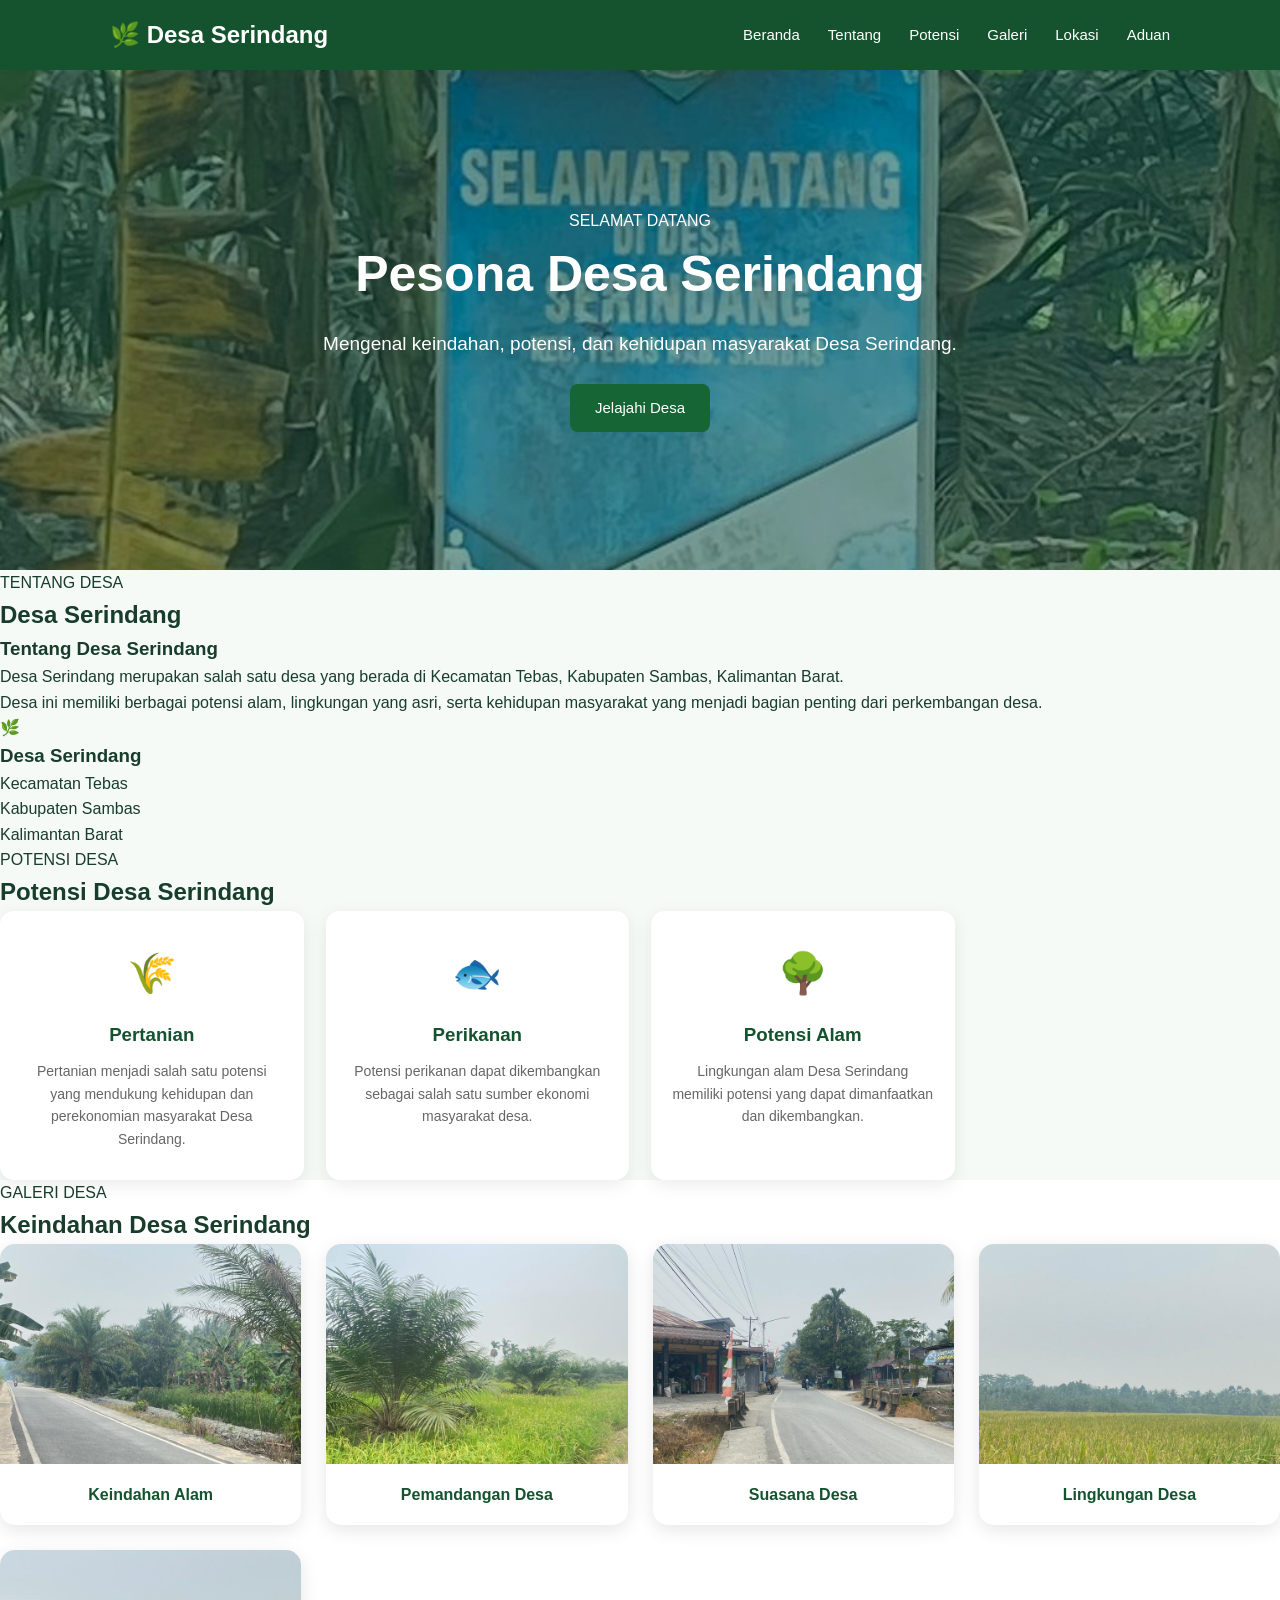
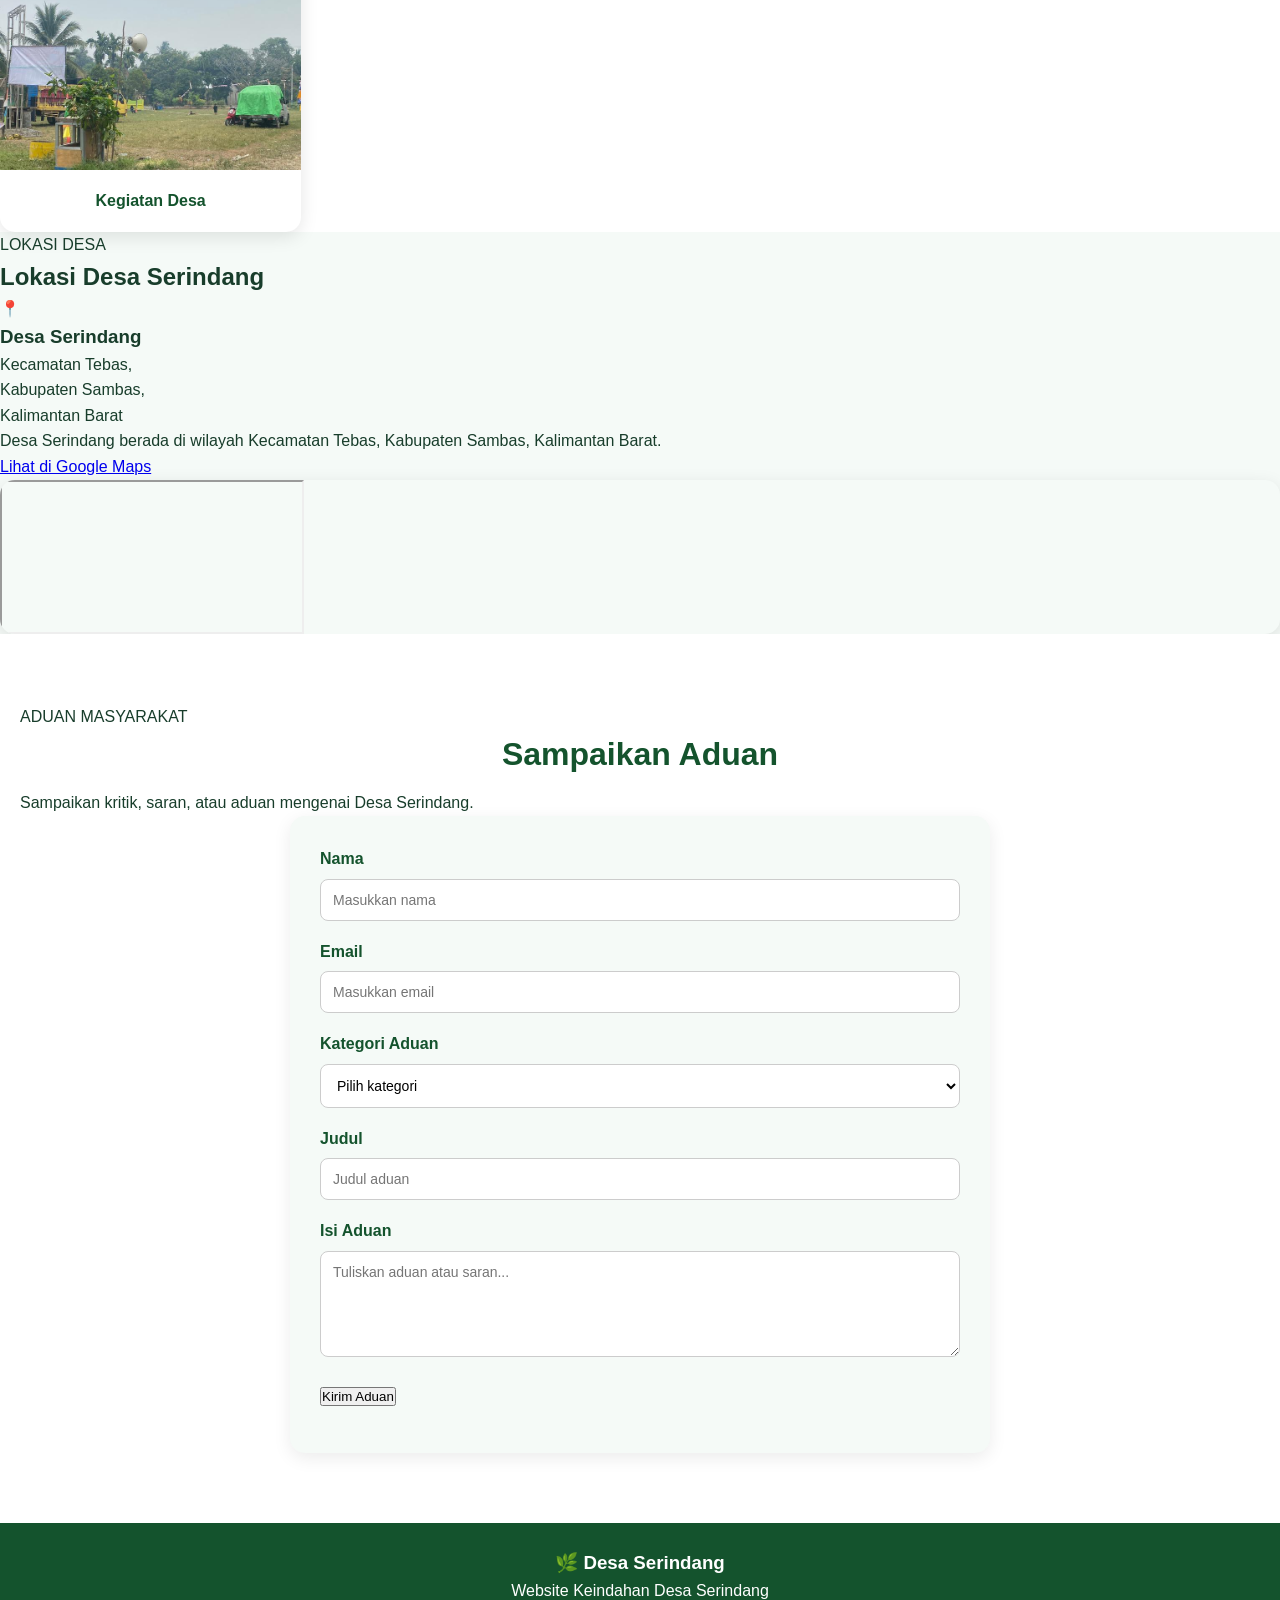
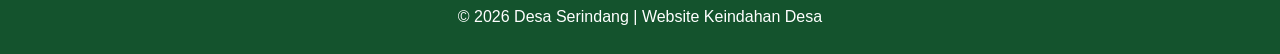
==== commit 87740239: "Update index.html" ====
--- a/index.html
+++ b/index.html
@@ -11,69 +11,98 @@
 <body>
 
 <!-- ================= NAVBAR ================= -->
+
 <header>
     <nav>
-        <div class="logo">🌿 Desa Serindang</div>
+
+        <div class="logo">
+            🌿 Desa Serindang
+        </div>
 
         <ul>
             <li><a href="#beranda">Beranda</a></li>
-            <li><a href="#profil">Profil</a></li>
+            <li><a href="#tentang">Tentang</a></li>
             <li><a href="#potensi">Potensi</a></li>
             <li><a href="#galeri">Galeri</a></li>
             <li><a href="#lokasi">Lokasi</a></li>
             <li><a href="#aduan">Aduan</a></li>
         </ul>
+
     </nav>
 </header>
 
 
 <!-- ================= BERANDA ================= -->
+
 <section id="beranda" class="hero">
 
     <div class="hero-content">
-        <h1>Desa Serindang</h1>
+
+        <div class="small-title">
+            SELAMAT DATANG
+        </div>
+
+        <h1>Pesona Desa Serindang</h1>
 
         <p>
-            Mengenal keindahan, potensi, dan kehidupan masyarakat
-            Desa Serindang.
+            Mengenal keindahan, potensi, dan kehidupan
+            masyarakat Desa Serindang.
         </p>
 
-        <a href="#profil" class="btn">Jelajahi Desa</a>
-    </div>
-
-</section>
-
-
-<!-- ================= PROFIL ================= -->
-<section id="profil" class="section">
-
-    <div class="container">
-
-        <h2>Tentang Desa Serindang</h2>
-
-        <p>
-            Desa Serindang merupakan salah satu desa yang berada di
-            Kecamatan Tebas, Kabupaten Sambas, Kalimantan Barat.
-            Desa ini memiliki berbagai potensi alam dan kehidupan
-            masyarakat yang menjadi bagian penting dari perkembangan desa.
-        </p>
-
-        <div class="info-box">
-
-            <div>
-                <h3>📍 Lokasi</h3>
-                <p>Kecamatan Tebas, Kabupaten Sambas</p>
-            </div>
-
-            <div>
-                <h3>📐 Luas Wilayah</h3>
-                <p>10,02 km²</p>
-            </div>
-
-            <div>
-                <h3>🏘️ Kode Pos</h3>
-                <p>79461</p>
-            </div>
+        <a href="#tentang" class="btn">
+            Jelajahi Desa
+        </a>
+
+    </div>
+
+</section>
+
+
+<!-- ================= TENTANG ================= -->
+
+<section id="tentang" class="tentang">
+
+    <div class="section-title">
+
+        <p>TENTANG DESA</p>
+
+        <h2>Desa Serindang</h2>
+
+    </div>
+
+
+    <div class="tentang-content">
+
+        <div class="tentang-text">
+
+            <h3>Tentang Desa Serindang</h3>
+
+            <p>
+                Desa Serindang merupakan salah satu desa yang
+                berada di Kecamatan Tebas, Kabupaten Sambas,
+                Kalimantan Barat.
+            </p>
+
+            <p>
+                Desa ini memiliki berbagai potensi alam,
+                lingkungan yang asri, serta kehidupan masyarakat
+                yang menjadi bagian penting dari perkembangan desa.
+            </p>
+
+        </div>
+
+
+        <div class="tentang-card">
+
+            <span>🌿</span>
+
+            <h3>Desa Serindang</h3>
+
+            <p>
+                Kecamatan Tebas<br>
+                Kabupaten Sambas<br>
+                Kalimantan Barat
+            </p>
 
         </div>
 
@@ -83,88 +112,71 @@
 
 
 <!-- ================= POTENSI ================= -->
-<section id="potensi" class="section potensi-section">
-
-    <div class="container">
+
+<section id="potensi" class="potensi">
+
+    <div class="section-title">
+
+        <p>POTENSI DESA</p>
 
         <h2>Potensi Desa Serindang</h2>
 
-        <p class="section-description">
-            Desa Serindang memiliki berbagai potensi yang dapat
-            dikembangkan untuk mendukung kehidupan dan perekonomian
-            masyarakat desa.
-        </p>
-
-
-        <div class="potensi-container">
-
-            <!-- POTENSI 1 -->
-            <div class="potensi-card">
-
-                <div class="potensi-icon">
-                    🌾
-                </div>
-
-                <h3>Pertanian</h3>
-
-                <p>
-                    Potensi pertanian menjadi salah satu bagian penting
-                    dalam kehidupan masyarakat Desa Serindang.
-                </p>
-
-            </div>
-
-
-            <!-- POTENSI 2 -->
-            <div class="potensi-card">
-
-                <div class="potensi-icon">
-                    🐟
-                </div>
-
-                <h3>Perikanan</h3>
-
-                <p>
-                    Potensi perikanan dapat dikembangkan sebagai salah
-                    satu sumber ekonomi masyarakat desa.
-                </p>
-
-            </div>
-
-
-            <!-- POTENSI 3 -->
-            <div class="potensi-card">
-
-                <div class="potensi-icon">
-                    🌳
-                </div>
-
-                <h3>Potensi Alam</h3>
-
-                <p>
-                    Lingkungan alam Desa Serindang memiliki potensi
-                    yang dapat dimanfaatkan dan dikembangkan secara
-                    berkelanjutan.
-                </p>
-
-            </div>
-
-
-            <!-- POTENSI 4 -->
-            <div class="potensi-card">
-
-                <div class="potensi-icon">
-                    🏘️
-                </div>
-
-                <h3>Usaha Masyarakat</h3>
-
-                <p>
-                    Berbagai usaha masyarakat dapat menjadi potensi
-                    untuk meningkatkan perekonomian desa.
-                </p>
-
-            </div>
+    </div>
+
+
+    <div class="potensi-container">
+
+        <!-- POTENSI 1 -->
+
+        <div class="potensi-card">
+
+            <div class="potensi-icon">
+                🌾
+            </div>
+
+            <h3>Pertanian</h3>
+
+            <p>
+                Pertanian menjadi salah satu potensi yang
+                mendukung kehidupan dan perekonomian masyarakat
+                Desa Serindang.
+            </p>
+
+        </div>
+
+
+        <!-- POTENSI 2 -->
+
+        <div class="potensi-card">
+
+            <div class="potensi-icon">
+                🐟
+            </div>
+
+            <h3>Perikanan</h3>
+
+            <p>
+                Potensi perikanan dapat dikembangkan sebagai
+                salah satu sumber ekonomi masyarakat desa.
+            </p>
+
+        </div>
+
+
+        <!-- POTENSI 3 -->
+
+        <div class="potensi-card">
+
+            <div class="potensi-icon">
+                🌳
+            </div>
+
+            <h3>Potensi Alam</h3>
+
+            <p>
+                Lingkungan alam Desa Serindang memiliki potensi
+                yang dapat dimanfaatkan dan dikembangkan.
+            </p>
 
         </div>
 
@@ -174,65 +186,129 @@
 
 
 <!-- ================= GALERI ================= -->
-<section id="galeri" class="section">
-
-    <div class="container">
-
-        <h2>Galeri Desa</h2>
-
-        <div class="gallery-container">
-
-            <div class="gallery-item">
-                <img src="desa1.jpeg" alt="Keindahan Alam">
-                <p>Keindahan Alam</p>
-            </div>
-
-            <div class="gallery-item">
-                <img src="desa2.jpeg" alt="Pemandangan Desa">
-                <p>Pemandangan Desa</p>
-            </div>
-
-            <div class="gallery-item">
-                <img src="desa3.jpeg" alt="Suasana Desa">
-                <p>Suasana Desa</p>
-            </div>
-
-            <div class="gallery-item">
-                <img src="desa4.jpeg" alt="Lingkungan Desa">
-                <p>Lingkungan Desa</p>
-            </div>
-
-            <div class="gallery-item">
-                <img src="desa5.jpeg" alt="Kegiatan Desa">
-                <p>Kegiatan Desa</p>
-            </div>
-
-        </div>
-
-    </div>
-
-</section>
+
+<section id="galeri" class="galeri">
+
+    <div class="section-title">
+
+        <p>GALERI DESA</p>
+
+        <h2>Keindahan Desa Serindang</h2>
+
+    </div>
+
+
+    <div class="gallery-container">
+
+        <div class="gallery-item">
+
+            <img src="desa1.jpeg" alt="Keindahan Alam">
+
+            <p>
+                Keindahan Alam
+            </p>
+
+        </div>
+
+
+        <div class="gallery-item">
+
+            <img src="desa2.jpeg" alt="Pemandangan Desa">
+
+            <p>
+                Pemandangan Desa
+            </p>
+
+        </div>
+
+
+        <div class="gallery-item">
+
+            <img src="desa3.jpeg" alt="Suasana Desa">
+
+            <p>
+                Suasana Desa
+            </p>
+
+        </div>
+
+
+        <div class="gallery-item">
+
+            <img src="desa4.jpeg" alt="Lingkungan Desa">
+
+            <p>
+                Lingkungan Desa
+            </p>
+
+        </div>
+
+
+        <div class="gallery-item">
+
+            <img src="desa5.jpeg" alt="Kegiatan Desa">
+
+            <p>
+                Kegiatan Desa
+            </p>
+
+        </div>
+
+    </div>
+
+</section>
+
+
 <!-- ================= LOKASI ================= -->
-<section id="lokasi" class="section lokasi-section">
-
-    <div class="container">
+
+<section id="lokasi" class="lokasi">
+
+    <div class="section-title">
+
+        <p>LOKASI DESA</p>
 
         <h2>Lokasi Desa Serindang</h2>
 
-        <p>
-            Desa Serindang berada di Kecamatan Tebas,
-            Kabupaten Sambas, Kalimantan Barat.
-        </p>
+    </div>
+
+
+    <div class="lokasi-container">
+
+        <div class="lokasi-info">
+
+            <div class="lokasi-icon">
+                📍
+            </div>
+
+            <h3>Desa Serindang</h3>
+
+            <p>
+                Kecamatan Tebas,<br>
+                Kabupaten Sambas,<br>
+                Kalimantan Barat
+            </p>
+
+            <p class="lokasi-description">
+                Desa Serindang berada di wilayah Kecamatan Tebas,
+                Kabupaten Sambas, Kalimantan Barat.
+            </p>
+
+            <a
+                href="https://www.google.com/maps/search/?api=1&query=Desa+Serindang+Tebas+Sambas"
+                target="_blank"
+                class="btn-lokasi">
+                Lihat di Google Maps
+            </a>
+
+        </div>
+
 
         <div class="map-container">
 
             <iframe
                 src="https://www.google.com/maps?q=Desa%20Serindang%20Tebas%20Sambas&output=embed"
-                width="100%"
-                height="400"
-                style="border:0;"
-                allowfullscreen=""
-                loading="lazy">
+                loading="lazy"
+                allowfullscreen>
             </iframe>
 
         </div>
@@ -243,47 +319,61 @@
 
 
 <!-- ================= ADUAN ================= -->
+
 <section id="aduan" class="aduan-section">
 
-    <div class="container">
-
-        <h2>Sampaikan Aduan</h2>
-
-        <p>
-            Sampaikan kritik, saran, atau aduan mengenai Desa Serindang.
-        </p>
+    <div class="aduan-container">
+
+        <div class="aduan-heading">
+
+            <div class="section-label">
+                ADUAN MASYARAKAT
+            </div>
+
+            <h2>Sampaikan Aduan</h2>
+
+            <p>
+                Sampaikan kritik, saran, atau aduan mengenai
+                Desa Serindang.
+            </p>
+
+        </div>
 
 
         <form id="aduanForm" class="aduan-form">
 
-            <div class="form-group">
-
-                <label for="nama">
-                    Nama
-                </label>
-
-                <input
-                    type="text"
-                    id="nama"
-                    name="nama"
-                    placeholder="Masukkan nama"
-                    required>
-
-            </div>
-
-
-            <div class="form-group">
-
-                <label for="email">
-                    Email
-                </label>
-
-                <input
-                    type="email"
-                    id="email"
-                    name="email"
-                    placeholder="Masukkan email"
-                    required>
+            <div class="form-row">
+
+                <div class="form-group">
+
+                    <label for="nama">
+                        Nama
+                    </label>
+
+                    <input
+                        type="text"
+                        id="nama"
+                        name="nama"
+                        placeholder="Masukkan nama"
+                        required>
+
+                </div>
+
+
+                <div class="form-group">
+
+                    <label for="email">
+                        Email
+                    </label>
+
+                    <input
+                        type="email"
+                        id="email"
+                        name="email"
+                        placeholder="Masukkan email"
+                        required>
+
+                </div>
 
             </div>
 
@@ -352,8 +442,12 @@
             </div>
 
 
-            <button type="submit" class="btn">
+            <button
+                type="submit"
+                class="btn-aduan">
+
                 Kirim Aduan
+
             </button>
 
 
@@ -367,11 +461,22 @@
 
 
 <!-- ================= FOOTER ================= -->
+
 <footer>
 
-    <p>
-        © 2026 Desa Serindang | Website Keindahan Desa
-    </p>
+    <div class="footer-content">
+
+        <h3>🌿 Desa Serindang</h3>
+
+        <p>
+            Website Keindahan Desa Serindang
+        </p>
+
+        <p class="copyright">
+            © 2026 Desa Serindang | Website Keindahan Desa
+        </p>
+
+    </div>
 
 </footer>
 
--- a/style.css
+++ b/style.css
@@ -1,43 +1,57 @@
+/* =========================
+   RESET
+========================= */
+
 * {
     margin: 0;
     padding: 0;
     box-sizing: border-box;
 }
 
+html {
+    scroll-behavior: smooth;
+}
+
 body {
     font-family: Arial, sans-serif;
-    background: #f5faf5;
-    color: #263b2b;
+    background: #f5faf7;
+    color: #183d2b;
     line-height: 1.6;
 }
 
 
-/* ================= NAVBAR ================= */
+/* =========================
+   NAVBAR
+========================= */
 
 header {
-    background: #174d32;
-    padding: 18px 7%;
+    background: #14532d;
     position: sticky;
     top: 0;
     z-index: 1000;
 }
 
 nav {
+    max-width: 1100px;
+    margin: auto;
+    min-height: 70px;
+    padding: 0 20px;
+
     display: flex;
+    align-items: center;
     justify-content: space-between;
-    align-items: center;
 }
 
 .logo {
     color: white;
-    font-size: 22px;
+    font-size: 24px;
     font-weight: bold;
 }
 
 nav ul {
+    list-style: none;
     display: flex;
-    list-style: none;
-    gap: 25px;
+    gap: 28px;
 }
 
 nav ul li a {
@@ -47,21 +61,22 @@
     transition: 0.3s;
 }
 
-nav ul li a:hover,
-nav ul li a.active {
-    color: #b8e6a8;
-}
-
-
-/* ================= HERO ================= */
+nav ul li a:hover {
+    color: #b7e4c7;
+}
+
+
+/* =========================
+   HERO
+========================= */
 
 .hero {
-    min-height: 90vh;
+    min-height: 500px;
 
     background:
         linear-gradient(
-            rgba(0, 50, 25, 0.55),
-            rgba(0, 50, 25, 0.55)
+            rgba(0, 60, 30, 0.45),
+            rgba(0, 60, 30, 0.45)
         ),
         url("serindang.jpeg");
 
@@ -73,181 +88,177 @@
     justify-content: center;
 
     text-align: center;
+}
+
+.hero-content {
     color: white;
-    padding: 30px;
-}
-
-.hero-content {
-    max-width: 750px;
-}
-
-.hero-content .small-title {
-    letter-spacing: 4px;
-    font-weight: bold;
-    font-size: 15px;
-}
-
-.hero h1 {
-    font-size: 58px;
-    margin: 15px 0;
+    max-width: 700px;
+    padding: 20px;
+}
+
+.hero-content h1 {
+    font-size: 50px;
+    margin-bottom: 15px;
 }
 
 .hero-content p {
-    font-size: 18px;
-}
-
-
-/* ================= BUTTON ================= */
+    font-size: 19px;
+    margin-bottom: 25px;
+}
+
+
+/* =========================
+   BUTTON
+========================= */
 
 .btn {
     display: inline-block;
-    margin-top: 25px;
-    padding: 13px 25px;
-
-    background: #8bcf79;
-    color: #173d28;
+    background: #166534;
+    color: white;
+
+    padding: 12px 25px;
+
+    border: none;
+    border-radius: 8px;
 
     text-decoration: none;
-    border-radius: 30px;
-
-    font-weight: bold;
+    cursor: pointer;
+
+    font-size: 15px;
     transition: 0.3s;
 }
 
 .btn:hover {
-    background: #a8df99;
-}
-
-
-/* ================= SECTION TITLE ================= */
-
-.section-title {
-    text-align: center;
-    margin-bottom: 45px;
-}
-
-.section-title p {
-    color: #5c8f55;
-    font-weight: bold;
-    letter-spacing: 2px;
-    margin-bottom: 8px;
-}
-
-.section-title h2 {
-    font-size: 35px;
-    color: #174d32;
-}
-
-
-/* ================= TENTANG ================= */
-
-.tentang {
-    padding: 80px 8%;
-    background: #f5faf5;
-}
-
-.tentang-content {
+    background: #0f4222;
+    transform: translateY(-2px);
+}
+
+
+/* =========================
+   SECTION
+========================= */
+
+.section {
+    padding: 70px 20px;
+}
+
+.container {
     max-width: 1100px;
     margin: auto;
-
-    display: grid;
-    grid-template-columns: 1fr 1fr;
-    gap: 50px;
-
-    align-items: center;
-}
-
-.tentang-text h3 {
-    font-size: 30px;
+}
+
+.section h2 {
+    text-align: center;
+    color: #14532d;
+    font-size: 32px;
     margin-bottom: 20px;
-    color: #174d32;
-}
-
-.tentang-text p {
-    margin-bottom: 15px;
-}
-
-.tentang-card {
-    background: white;
-    padding: 40px 30px;
-
-    border-radius: 15px;
-
-    text-align: center;
-
-    box-shadow: 0 5px 20px rgba(0, 0, 0, 0.08);
-}
-
-.tentang-card span {
-    font-size: 50px;
-}
-
-.tentang-card h3 {
-    margin: 15px 0 10px;
-    color: #174d32;
-}
-
-
-/* ================= WISATA ================= */
-
-.wisata {
-    padding: 80px 8%;
-    background: #eaf5e7;
-}
-
-.wisata-container {
-    max-width: 1100px;
+}
+
+.section-description {
+    text-align: center;
+    max-width: 700px;
+    margin: 0 auto 35px;
+    color: #555;
+}
+
+
+/* =========================
+   PROFIL
+========================= */
+
+#profil {
+    background: white;
+}
+
+#profil > .container > p {
+    max-width: 850px;
     margin: auto;
+    text-align: center;
+    color: #555;
+}
+
+.info-box {
+    margin-top: 40px;
 
     display: grid;
     grid-template-columns: repeat(3, 1fr);
-
     gap: 25px;
 }
 
-.wisata-card {
-    background: white;
-
-    padding: 35px 25px;
-
-    border-radius: 15px;
-
-    text-align: center;
-
-    box-shadow: 0 5px 20px rgba(0, 0, 0, 0.08);
-
-    transition: 0.3s;
-}
-
-.wisata-card:hover {
-    transform: translateY(-5px);
-}
-
-.wisata-icon {
-    font-size: 45px;
-    margin-bottom: 15px;
-}
-
-.wisata-card h3 {
-    color: #174d32;
-    margin-bottom: 10px;
-}
-
-
-/* ================= GALERI ================= */
-
-.galeri {
-    padding: 80px 8%;
-    background: #f5faf5;
-}
-
-.gallery-container {
-    max-width: 1100px;
-    margin: 0 auto;
-
+.info-box > div {
+    background: #f1f8f3;
+    padding: 25px;
+
+    border-radius: 12px;
+    text-align: center;
+
+    box-shadow: 0 5px 15px rgba(0, 0, 0, 0.08);
+}
+
+.info-box h3 {
+    color: #166534;
+    margin-bottom: 8px;
+}
+
+
+/* =========================
+   POTENSI
+========================= */
+
+.potensi-section {
+    background: #f5faf7;
+}
+
+.potensi-container {
     display: grid;
     grid-template-columns: repeat(4, 1fr);
-
+    gap: 22px;
+}
+
+.potensi-card {
+    background: white;
+    padding: 30px 20px;
+
+    text-align: center;
+
+    border-radius: 14px;
+
+    box-shadow: 0 5px 18px rgba(0, 0, 0, 0.08);
+
+    transition: 0.3s;
+}
+
+.potensi-card:hover {
+    transform: translateY(-5px);
+}
+
+.potensi-icon {
+    font-size: 40px;
+    margin-bottom: 15px;
+}
+
+.potensi-card h3 {
+    color: #14532d;
+    margin-bottom: 10px;
+}
+
+.potensi-card p {
+    color: #666;
+    font-size: 14px;
+}
+
+
+/* =========================
+   GALERI
+========================= */
+
+#galeri {
+    background: white;
+}
+
+.gallery-container {
+    display: grid;
+    grid-template-columns: repeat(4, 1fr);
     gap: 25px;
 }
 
@@ -255,12 +266,9 @@
     background: white;
 
     border-radius: 15px;
-
     overflow: hidden;
 
-    box-shadow: 0 5px 20px rgba(0, 0, 0, 0.08);
-
-    text-align: center;
+    box-shadow: 0 5px 18px rgba(0, 0, 0, 0.10);
 
     transition: 0.3s;
 }
@@ -273,349 +281,199 @@
     width: 100%;
     height: 220px;
 
+    display: block;
+
     object-fit: cover;
-
-    display: block;
 }
 
 .gallery-item p {
     padding: 18px;
 
-    font-weight: 600;
-
-    color: #174d32;
-}
-
-
-/* ================= LOKASI ================= */
-
-.lokasi {
-    padding: 80px 8%;
-    background: #eaf5e7;
-}
-
-.lokasi-container {
-    max-width: 1100px;
-    margin: auto;
-
-    display: grid;
-    grid-template-columns: 1fr 1.5fr;
-
-    gap: 40px;
-
-    align-items: stretch;
-}
-
-.lokasi-info {
-    background: white;
-
-    padding: 35px;
-
-    border-radius: 15px;
-
-    text-align: center;
-
-    box-shadow: 0 5px 20px rgba(0, 0, 0, 0.08);
-}
-
-.lokasi-icon {
-    font-size: 45px;
-    margin-bottom: 15px;
-}
-
-.lokasi-info h3 {
-    color: #174d32;
-    font-size: 25px;
-    margin-bottom: 10px;
-}
-
-.lokasi-description {
-    margin-top: 20px;
-}
-
-.btn-lokasi {
-    display: inline-block;
-
-    margin-top: 20px;
-
-    padding: 12px 25px;
-
-    background: #174d32;
-    color: white;
-
-    text-decoration: none;
-
-    border-radius: 25px;
-
-    transition: 0.3s;
-}
-
-.btn-lokasi:hover {
-    background: #286744;
+    text-align: center;
+
+    font-weight: bold;
+    color: #14532d;
+}
+
+
+/* =========================
+   LOKASI
+========================= */
+
+.lokasi-section {
+    background: #f5faf7;
+}
+
+.lokasi-section p {
+    text-align: center;
+    margin-bottom: 25px;
 }
 
 .map-container {
     overflow: hidden;
-
     border-radius: 15px;
 
-    box-shadow: 0 5px 20px rgba(0, 0, 0, 0.08);
+    box-shadow: 0 5px 18px rgba(0, 0, 0, 0.10);
 }
 
 .map-container iframe {
     display: block;
-
-    width: 100%;
-    height: 100%;
-
-    min-height: 400px;
-
-    border: 0;
-}
-
-
-/* ================= ADUAN ================= */
+}
+
+
+/* =========================
+   ADUAN
+========================= */
 
 .aduan-section {
-    padding: 80px 8%;
-    background: #f5faf5;
-}
-
-.aduan-container {
-    max-width: 850px;
-    margin: auto;
-}
-
-.aduan-heading {
-    text-align: center;
-    margin-bottom: 40px;
-}
-
-.section-label {
-    color: #5c8f55;
-    font-weight: bold;
-    letter-spacing: 2px;
-}
-
-.aduan-heading h2 {
-    font-size: 35px;
-    color: #174d32;
-    margin: 10px 0 15px;
-}
-
-.aduan-heading p {
+    background: white;
+    padding: 70px 20px;
+}
+
+.aduan-section h2 {
+    text-align: center;
+    color: #14532d;
+    font-size: 32px;
+    margin-bottom: 10px;
+}
+
+.aduan-section > .container > p {
+    text-align: center;
+    color: #666;
+    margin-bottom: 30px;
+}
+
+.aduan-form {
     max-width: 700px;
     margin: auto;
-}
-
-.aduan-form {
-    background: white;
-
-    padding: 35px;
+
+    background: #f5faf7;
+
+    padding: 30px;
 
     border-radius: 15px;
 
-    box-shadow: 0 5px 20px rgba(0, 0, 0, 0.08);
-}
-
-.aduan-form .form-group {
+    box-shadow: 0 5px 18px rgba(0, 0, 0, 0.08);
+}
+
+.form-group {
     margin-bottom: 18px;
 }
 
-.aduan-form label {
+.form-group label {
     display: block;
-
-    margin-bottom: 8px;
+    margin-bottom: 7px;
 
     font-weight: bold;
-
-    color: #174d32;
-}
-
-.aduan-form input,
-.aduan-form select,
-.aduan-form textarea {
+    color: #14532d;
+}
+
+.form-group input,
+.form-group select,
+.form-group textarea {
     width: 100%;
 
-    padding: 14px;
-
-    border: 1px solid #ddd;
-
+    padding: 12px;
+
+    border: 1px solid #ccc;
     border-radius: 8px;
 
-    font-family: inherit;
-    font-size: 15px;
-
-    background: white;
-
-    color: #263b2b;
-}
-
-.aduan-form input:focus,
-.aduan-form select:focus,
-.aduan-form textarea:focus {
+    font-family: Arial, sans-serif;
+    font-size: 14px;
+
+    background: white;
+}
+
+.form-group textarea {
+    resize: vertical;
+}
+
+.form-group input:focus,
+.form-group select:focus,
+.form-group textarea:focus {
     outline: none;
-
-    border-color: #8bcf79;
-
-    box-shadow: 0 0 0 3px rgba(139, 207, 121, 0.15);
-}
-
-.aduan-form textarea {
-    resize: vertical;
-}
-
-.aduan-form .form-row {
-    display: grid;
-
-    grid-template-columns: 1fr 1fr;
-
-    gap: 20px;
-}
-
-.btn-aduan {
+    border-color: #166534;
+}
+
+.aduan-form .btn {
     width: 100%;
-
-    margin-top: 10px;
-
-    padding: 14px;
-
-    border: none;
-
-    border-radius: 8px;
-
-    background: #174d32;
-
+}
+
+#aduanMessage {
+    text-align: center;
+    margin-top: 15px;
+    font-weight: bold;
+}
+
+
+/* =========================
+   FOOTER
+========================= */
+
+footer {
+    background: #14532d;
     color: white;
 
-    font-size: 16px;
-
-    font-weight: bold;
-
-    cursor: pointer;
-
-    transition: 0.3s;
-}
-
-.btn-aduan:hover {
-    background: #286744;
-}
-
-#aduanMessage {
-    text-align: center;
-
-    margin-top: 18px;
-
-    font-size: 14px;
-
-    font-weight: bold;
-}
-
-
-/* ================= FOOTER ================= */
-
-footer {
-    background: #123b27;
-
-    color: white;
-
-    text-align: center;
-
-    padding: 30px;
-
-    margin-top: 0;
-}
-
-.footer-content h3 {
-    margin-bottom: 8px;
-}
-
-.copyright {
-    margin-top: 15px;
-    font-size: 14px;
-}
-
-
-/* ================= RESPONSIVE ================= */
+    text-align: center;
+
+    padding: 25px 15px;
+}
+
+
+/* =========================
+   RESPONSIVE
+========================= */
 
 @media (max-width: 900px) {
+
+    nav ul {
+        gap: 15px;
+    }
+
+    .potensi-container {
+        grid-template-columns: repeat(2, 1fr);
+    }
 
     .gallery-container {
         grid-template-columns: repeat(2, 1fr);
     }
-
-    .wisata-container {
-        grid-template-columns: 1fr;
-    }
-
-    .tentang-content {
-        grid-template-columns: 1fr;
-    }
-
-    .lokasi-container {
-        grid-template-columns: 1fr;
-    }
-
-}
-
-
-@media (max-width: 800px) {
-
-    header {
-        padding: 15px 5%;
-    }
+}
+
+
+@media (max-width: 600px) {
 
     nav {
         flex-direction: column;
+        padding: 15px;
         gap: 15px;
     }
 
     nav ul {
         flex-wrap: wrap;
         justify-content: center;
-        gap: 12px;
     }
 
     .hero {
-        min-height: 80vh;
-    }
-
-    .hero h1 {
-        font-size: 40px;
+        min-height: 400px;
+    }
+
+    .hero-content h1 {
+        font-size: 35px;
     }
 
     .hero-content p {
         font-size: 16px;
     }
 
-    .section-title h2 {
-        font-size: 30px;
-    }
-
-    .aduan-form .form-row {
+    .info-box {
         grid-template-columns: 1fr;
-        gap: 0;
-    }
-
-}
-
-
-@media (max-width: 500px) {
+    }
+
+    .potensi-container {
+        grid-template-columns: 1fr;
+    }
 
     .gallery-container {
         grid-template-columns: 1fr;
     }
-
-    .hero h1 {
-        font-size: 34px;
-    }
-
-    .tentang,
-    .wisata,
-    .galeri,
-    .lokasi,
-    .aduan-section {
-        padding: 60px 5%;
-    }
-
-}
+}
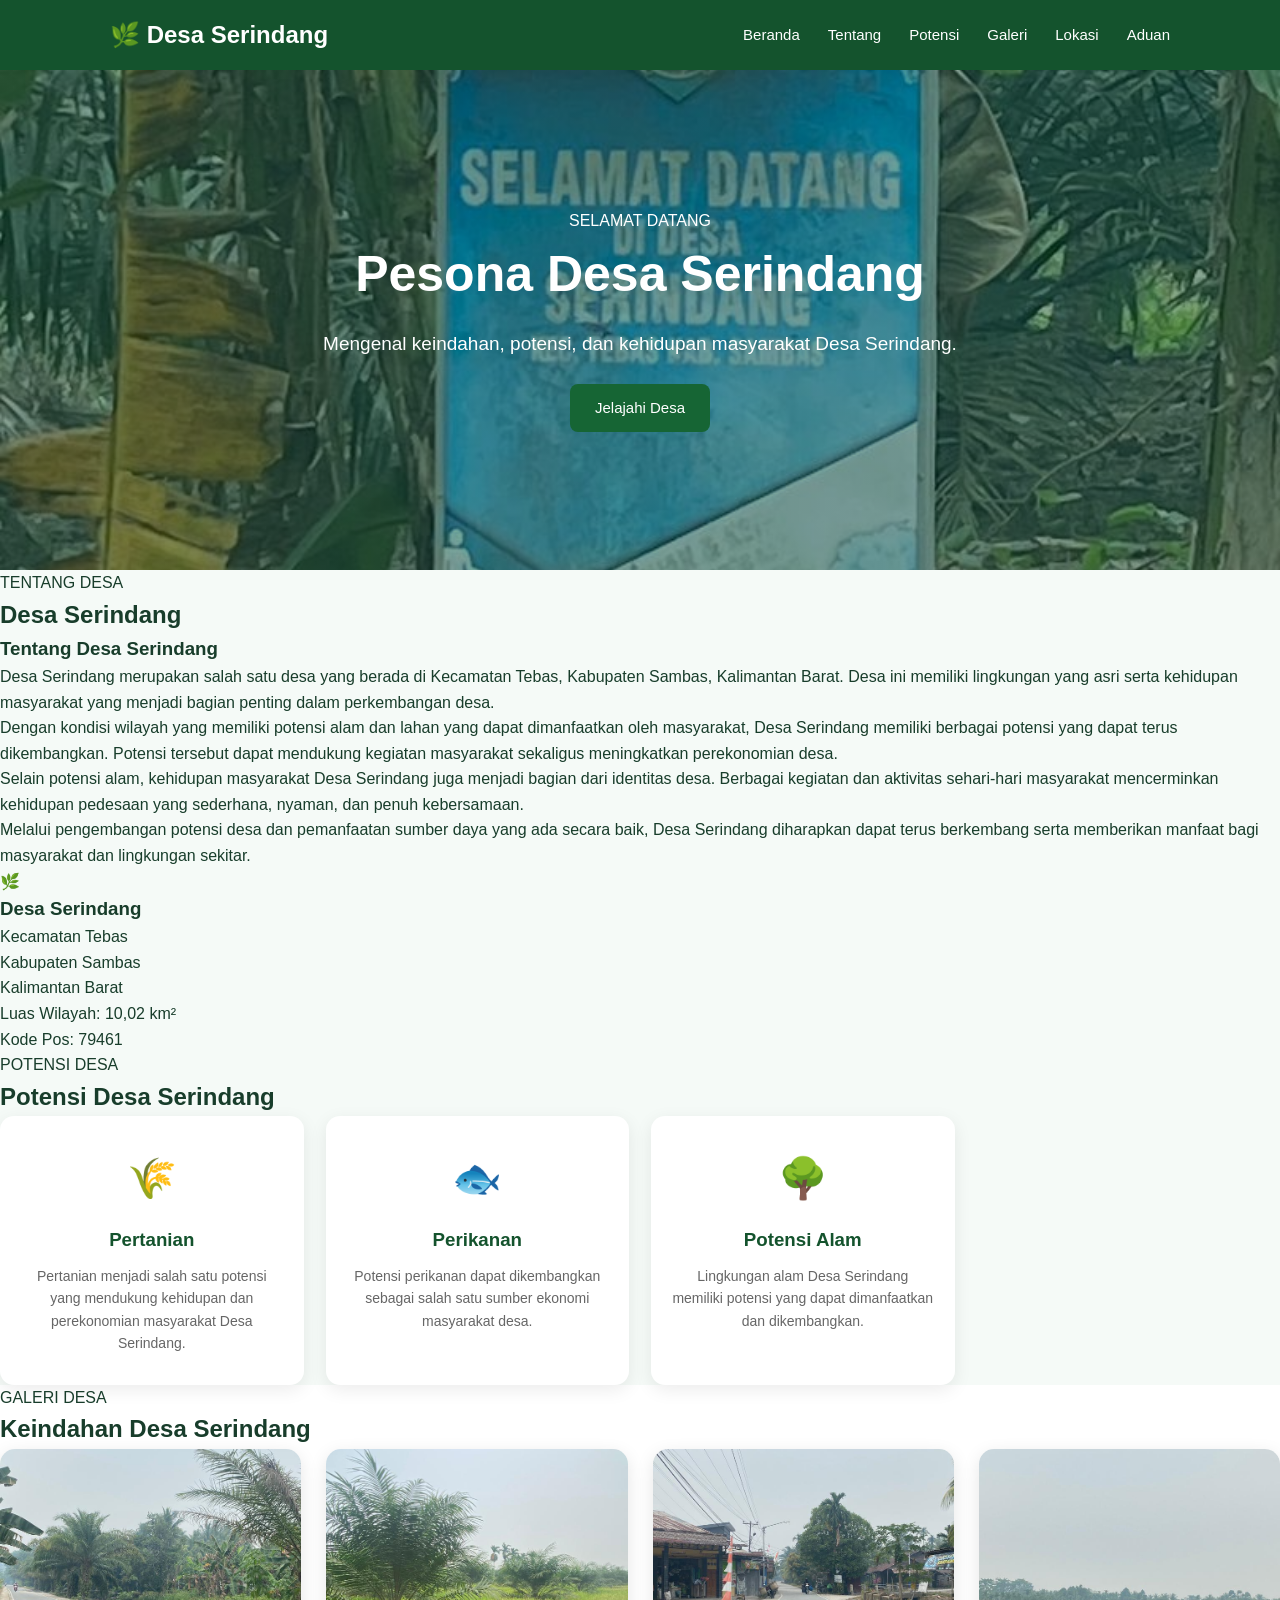
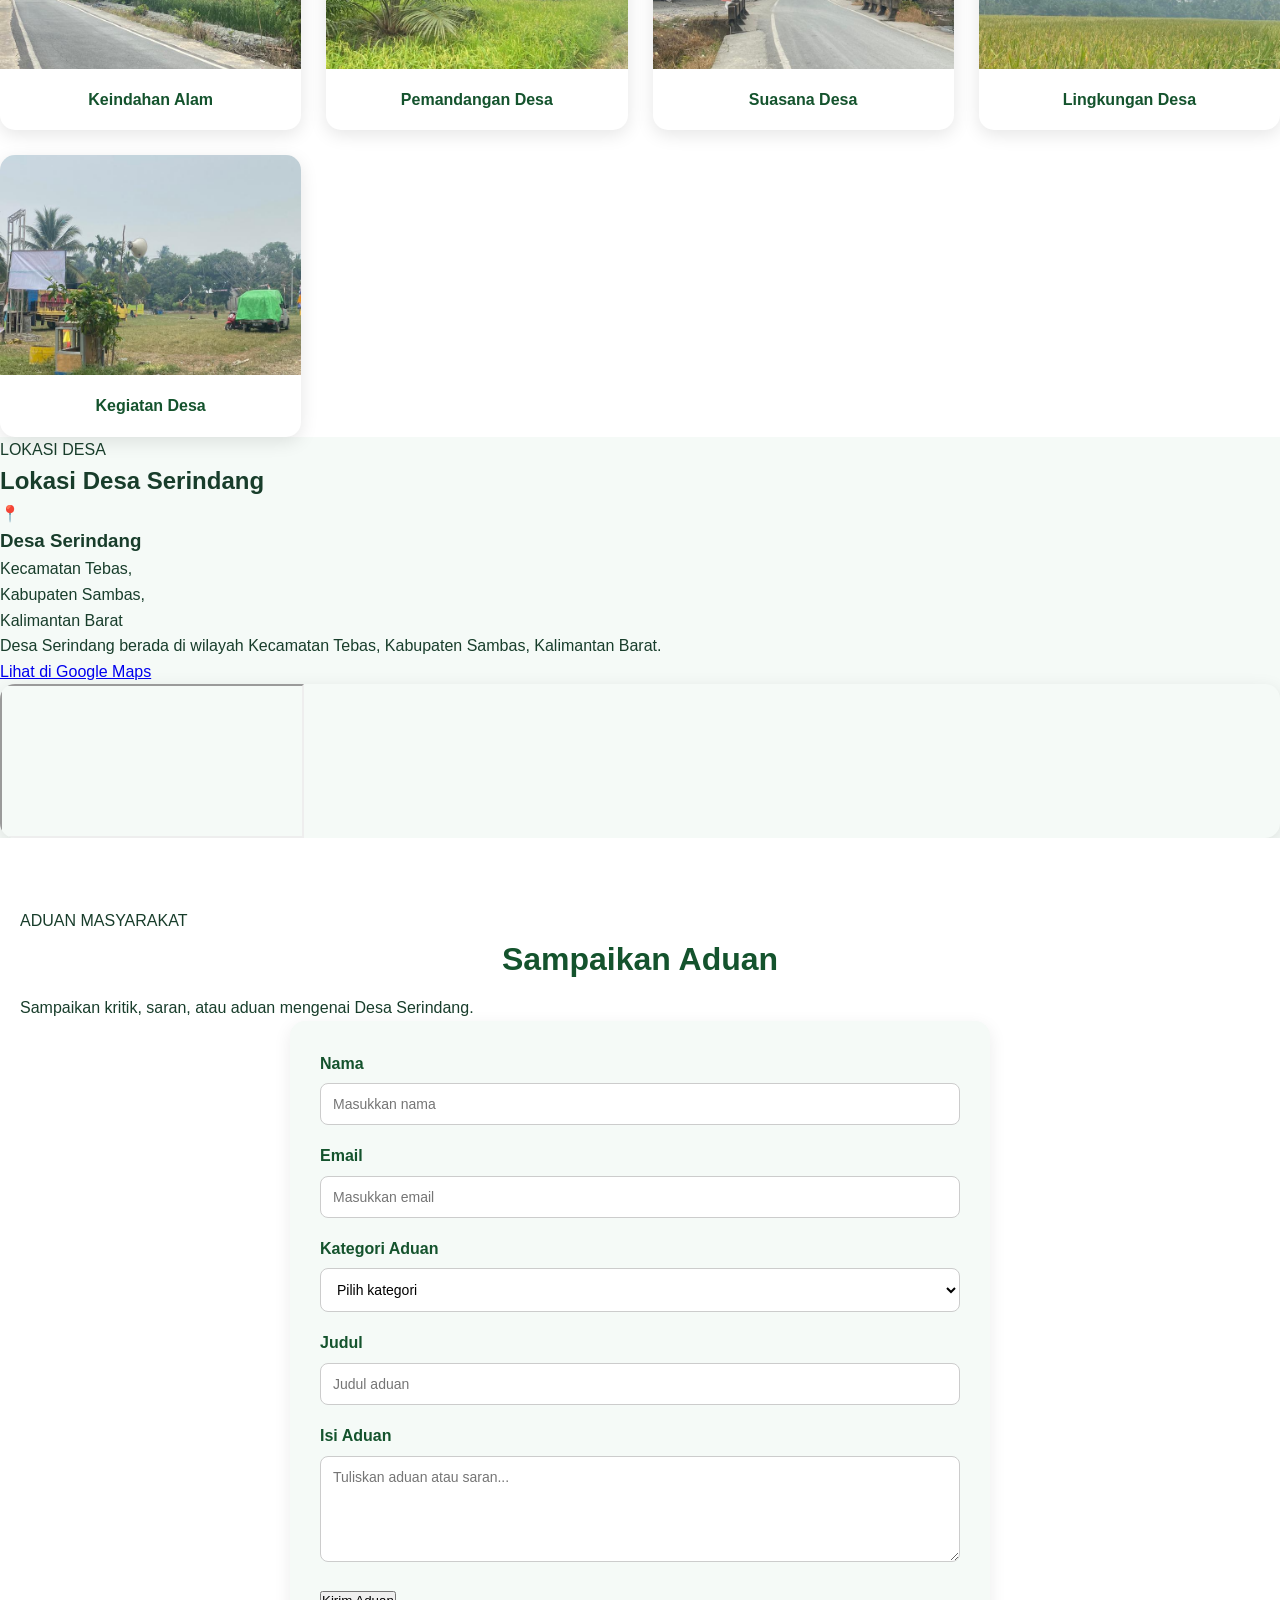
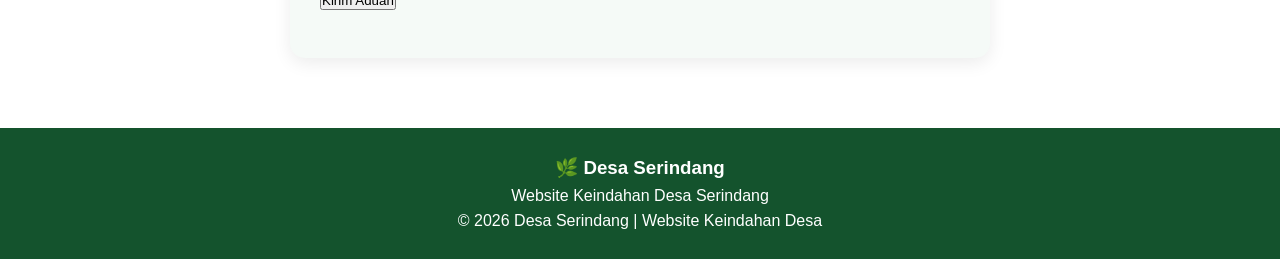
==== commit ad4dde9f: "Update index.html" ====
--- a/index.html
+++ b/index.html
@@ -78,15 +78,33 @@
             <h3>Tentang Desa Serindang</h3>
 
             <p>
-                Desa Serindang merupakan salah satu desa yang
-                berada di Kecamatan Tebas, Kabupaten Sambas,
-                Kalimantan Barat.
-            </p>
-
-            <p>
-                Desa ini memiliki berbagai potensi alam,
-                lingkungan yang asri, serta kehidupan masyarakat
-                yang menjadi bagian penting dari perkembangan desa.
+                Desa Serindang merupakan salah satu desa yang berada
+                di Kecamatan Tebas, Kabupaten Sambas, Kalimantan Barat.
+                Desa ini memiliki lingkungan yang asri serta kehidupan
+                masyarakat yang menjadi bagian penting dalam perkembangan
+                desa.
+            </p>
+
+            <p>
+                Dengan kondisi wilayah yang memiliki potensi alam dan
+                lahan yang dapat dimanfaatkan oleh masyarakat, Desa
+                Serindang memiliki berbagai potensi yang dapat terus
+                dikembangkan. Potensi tersebut dapat mendukung kegiatan
+                masyarakat sekaligus meningkatkan perekonomian desa.
+            </p>
+
+            <p>
+                Selain potensi alam, kehidupan masyarakat Desa Serindang
+                juga menjadi bagian dari identitas desa. Berbagai kegiatan
+                dan aktivitas sehari-hari masyarakat mencerminkan kehidupan
+                pedesaan yang sederhana, nyaman, dan penuh kebersamaan.
+            </p>
+
+            <p>
+                Melalui pengembangan potensi desa dan pemanfaatan sumber
+                daya yang ada secara baik, Desa Serindang diharapkan dapat
+                terus berkembang serta memberikan manfaat bagi masyarakat
+                dan lingkungan sekitar.
             </p>
 
         </div>
@@ -102,6 +120,11 @@
                 Kecamatan Tebas<br>
                 Kabupaten Sambas<br>
                 Kalimantan Barat
+            </p>
+
+            <p>
+                Luas Wilayah: 10,02 km²<br>
+                Kode Pos: 79461
             </p>
 
         </div>
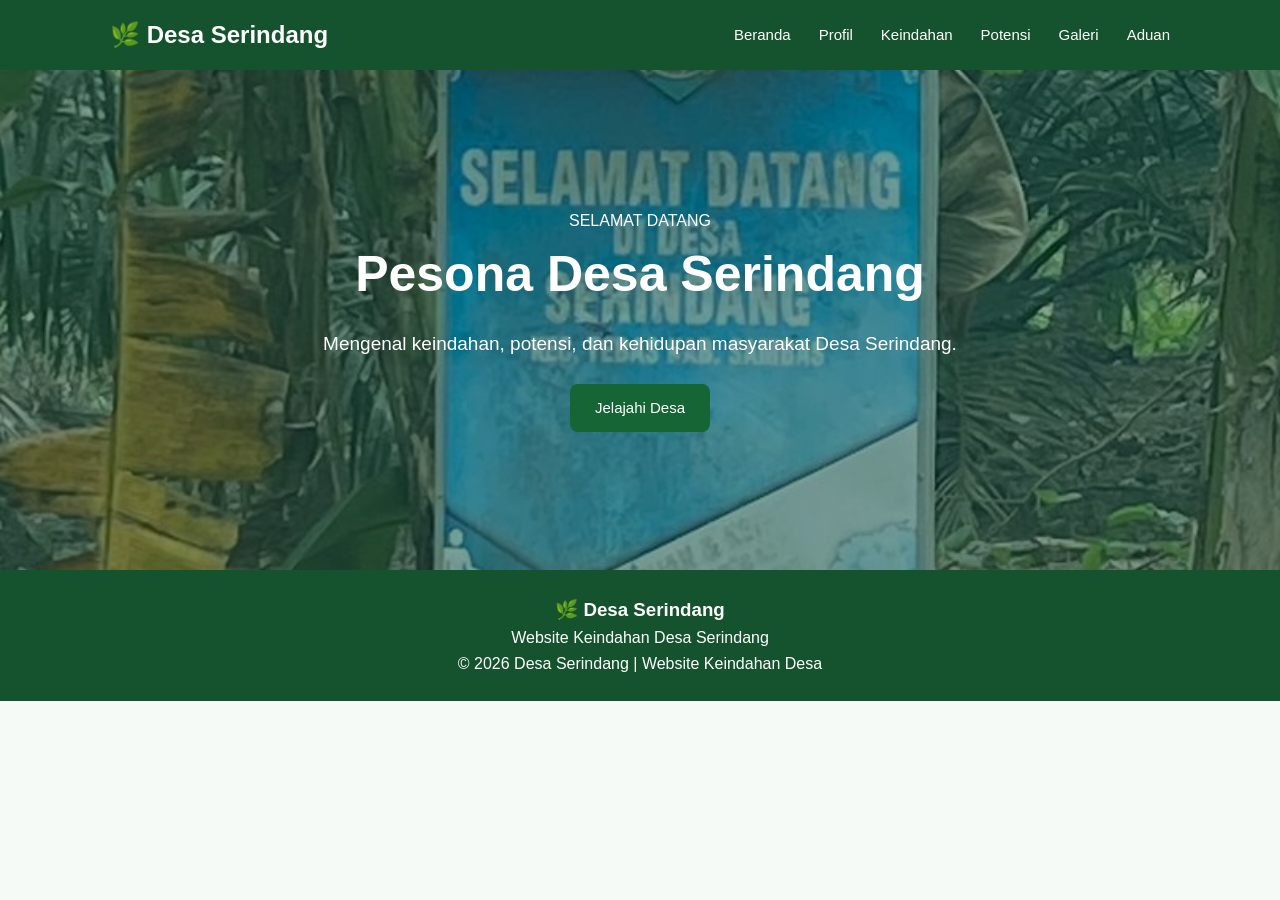
==== commit 81e8de69: "Update index.html" ====
--- a/index.html
+++ b/index.html
@@ -1,8 +1,10 @@
 <!DOCTYPE html>
 <html lang="id">
+
 <head>
     <meta charset="UTF-8">
     <meta name="viewport" content="width=device-width, initial-scale=1.0">
+
     <title>Pesona Desa Serindang</title>
 
     <link rel="stylesheet" href="style.css">
@@ -20,12 +22,41 @@
         </div>
 
         <ul>
-            <li><a href="#beranda">Beranda</a></li>
-            <li><a href="#tentang">Tentang</a></li>
-            <li><a href="#potensi">Potensi</a></li>
-            <li><a href="#galeri">Galeri</a></li>
-            <li><a href="#lokasi">Lokasi</a></li>
-            <li><a href="#aduan">Aduan</a></li>
+            <li>
+                <a href="index.html" class="active">
+                    Beranda
+                </a>
+            </li>
+
+            <li>
+                <a href="profil.html">
+                    Profil
+                </a>
+            </li>
+
+            <li>
+                <a href="keindahan.html">
+                    Keindahan
+                </a>
+            </li>
+
+            <li>
+                <a href="potensi.html">
+                    Potensi
+                </a>
+            </li>
+
+            <li>
+                <a href="galeri.html">
+                    Galeri
+                </a>
+            </li>
+
+            <li>
+                <a href="kontak.html">
+                    Aduan
+                </a>
+            </li>
         </ul>
 
     </nav>
@@ -34,7 +65,7 @@
 
 <!-- ================= BERANDA ================= -->
 
-<section id="beranda" class="hero">
+<section class="hero">
 
     <div class="hero-content">
 
@@ -42,441 +73,18 @@
             SELAMAT DATANG
         </div>
 
-        <h1>Pesona Desa Serindang</h1>
+        <h1>
+            Pesona Desa Serindang
+        </h1>
 
         <p>
             Mengenal keindahan, potensi, dan kehidupan
             masyarakat Desa Serindang.
         </p>
 
-        <a href="#tentang" class="btn">
+        <a href="profil.html" class="btn">
             Jelajahi Desa
         </a>
-
-    </div>
-
-</section>
-
-
-<!-- ================= TENTANG ================= -->
-
-<section id="tentang" class="tentang">
-
-    <div class="section-title">
-
-        <p>TENTANG DESA</p>
-
-        <h2>Desa Serindang</h2>
-
-    </div>
-
-
-    <div class="tentang-content">
-
-        <div class="tentang-text">
-
-            <h3>Tentang Desa Serindang</h3>
-
-            <p>
-                Desa Serindang merupakan salah satu desa yang berada
-                di Kecamatan Tebas, Kabupaten Sambas, Kalimantan Barat.
-                Desa ini memiliki lingkungan yang asri serta kehidupan
-                masyarakat yang menjadi bagian penting dalam perkembangan
-                desa.
-            </p>
-
-            <p>
-                Dengan kondisi wilayah yang memiliki potensi alam dan
-                lahan yang dapat dimanfaatkan oleh masyarakat, Desa
-                Serindang memiliki berbagai potensi yang dapat terus
-                dikembangkan. Potensi tersebut dapat mendukung kegiatan
-                masyarakat sekaligus meningkatkan perekonomian desa.
-            </p>
-
-            <p>
-                Selain potensi alam, kehidupan masyarakat Desa Serindang
-                juga menjadi bagian dari identitas desa. Berbagai kegiatan
-                dan aktivitas sehari-hari masyarakat mencerminkan kehidupan
-                pedesaan yang sederhana, nyaman, dan penuh kebersamaan.
-            </p>
-
-            <p>
-                Melalui pengembangan potensi desa dan pemanfaatan sumber
-                daya yang ada secara baik, Desa Serindang diharapkan dapat
-                terus berkembang serta memberikan manfaat bagi masyarakat
-                dan lingkungan sekitar.
-            </p>
-
-        </div>
-
-
-        <div class="tentang-card">
-
-            <span>🌿</span>
-
-            <h3>Desa Serindang</h3>
-
-            <p>
-                Kecamatan Tebas<br>
-                Kabupaten Sambas<br>
-                Kalimantan Barat
-            </p>
-
-            <p>
-                Luas Wilayah: 10,02 km²<br>
-                Kode Pos: 79461
-            </p>
-
-        </div>
-
-    </div>
-
-</section>
-
-
-<!-- ================= POTENSI ================= -->
-
-<section id="potensi" class="potensi">
-
-    <div class="section-title">
-
-        <p>POTENSI DESA</p>
-
-        <h2>Potensi Desa Serindang</h2>
-
-    </div>
-
-
-    <div class="potensi-container">
-
-        <!-- POTENSI 1 -->
-
-        <div class="potensi-card">
-
-            <div class="potensi-icon">
-                🌾
-            </div>
-
-            <h3>Pertanian</h3>
-
-            <p>
-                Pertanian menjadi salah satu potensi yang
-                mendukung kehidupan dan perekonomian masyarakat
-                Desa Serindang.
-            </p>
-
-        </div>
-
-
-        <!-- POTENSI 2 -->
-
-        <div class="potensi-card">
-
-            <div class="potensi-icon">
-                🐟
-            </div>
-
-            <h3>Perikanan</h3>
-
-            <p>
-                Potensi perikanan dapat dikembangkan sebagai
-                salah satu sumber ekonomi masyarakat desa.
-            </p>
-
-        </div>
-
-
-        <!-- POTENSI 3 -->
-
-        <div class="potensi-card">
-
-            <div class="potensi-icon">
-                🌳
-            </div>
-
-            <h3>Potensi Alam</h3>
-
-            <p>
-                Lingkungan alam Desa Serindang memiliki potensi
-                yang dapat dimanfaatkan dan dikembangkan.
-            </p>
-
-        </div>
-
-    </div>
-
-</section>
-
-
-<!-- ================= GALERI ================= -->
-
-<section id="galeri" class="galeri">
-
-    <div class="section-title">
-
-        <p>GALERI DESA</p>
-
-        <h2>Keindahan Desa Serindang</h2>
-
-    </div>
-
-
-    <div class="gallery-container">
-
-        <div class="gallery-item">
-
-            <img src="desa1.jpeg" alt="Keindahan Alam">
-
-            <p>
-                Keindahan Alam
-            </p>
-
-        </div>
-
-
-        <div class="gallery-item">
-
-            <img src="desa2.jpeg" alt="Pemandangan Desa">
-
-            <p>
-                Pemandangan Desa
-            </p>
-
-        </div>
-
-
-        <div class="gallery-item">
-
-            <img src="desa3.jpeg" alt="Suasana Desa">
-
-            <p>
-                Suasana Desa
-            </p>
-
-        </div>
-
-
-        <div class="gallery-item">
-
-            <img src="desa4.jpeg" alt="Lingkungan Desa">
-
-            <p>
-                Lingkungan Desa
-            </p>
-
-        </div>
-
-
-        <div class="gallery-item">
-
-            <img src="desa5.jpeg" alt="Kegiatan Desa">
-
-            <p>
-                Kegiatan Desa
-            </p>
-
-        </div>
-
-    </div>
-
-</section>
-
-
-<!-- ================= LOKASI ================= -->
-
-<section id="lokasi" class="lokasi">
-
-    <div class="section-title">
-
-        <p>LOKASI DESA</p>
-
-        <h2>Lokasi Desa Serindang</h2>
-
-    </div>
-
-
-    <div class="lokasi-container">
-
-        <div class="lokasi-info">
-
-            <div class="lokasi-icon">
-                📍
-            </div>
-
-            <h3>Desa Serindang</h3>
-
-            <p>
-                Kecamatan Tebas,<br>
-                Kabupaten Sambas,<br>
-                Kalimantan Barat
-            </p>
-
-            <p class="lokasi-description">
-                Desa Serindang berada di wilayah Kecamatan Tebas,
-                Kabupaten Sambas, Kalimantan Barat.
-            </p>
-
-            <a
-                href="https://www.google.com/maps/search/?api=1&query=Desa+Serindang+Tebas+Sambas"
-                target="_blank"
-                class="btn-lokasi">
-                Lihat di Google Maps
-            </a>
-
-        </div>
-
-
-        <div class="map-container">
-
-            <iframe
-                src="https://www.google.com/maps?q=Desa%20Serindang%20Tebas%20Sambas&output=embed"
-                loading="lazy"
-                allowfullscreen>
-            </iframe>
-
-        </div>
-
-    </div>
-
-</section>
-
-
-<!-- ================= ADUAN ================= -->
-
-<section id="aduan" class="aduan-section">
-
-    <div class="aduan-container">
-
-        <div class="aduan-heading">
-
-            <div class="section-label">
-                ADUAN MASYARAKAT
-            </div>
-
-            <h2>Sampaikan Aduan</h2>
-
-            <p>
-                Sampaikan kritik, saran, atau aduan mengenai
-                Desa Serindang.
-            </p>
-
-        </div>
-
-
-        <form id="aduanForm" class="aduan-form">
-
-            <div class="form-row">
-
-                <div class="form-group">
-
-                    <label for="nama">
-                        Nama
-                    </label>
-
-                    <input
-                        type="text"
-                        id="nama"
-                        name="nama"
-                        placeholder="Masukkan nama"
-                        required>
-
-                </div>
-
-
-                <div class="form-group">
-
-                    <label for="email">
-                        Email
-                    </label>
-
-                    <input
-                        type="email"
-                        id="email"
-                        name="email"
-                        placeholder="Masukkan email"
-                        required>
-
-                </div>
-
-            </div>
-
-
-            <div class="form-group">
-
-                <label for="kategori">
-                    Kategori Aduan
-                </label>
-
-                <select
-                    id="kategori"
-                    name="kategori"
-                    required>
-
-                    <option value="">
-                        Pilih kategori
-                    </option>
-
-                    <option value="Saran">
-                        Saran
-                    </option>
-
-                    <option value="Kritik">
-                        Kritik
-                    </option>
-
-                    <option value="Aduan">
-                        Aduan
-                    </option>
-
-                </select>
-
-            </div>
-
-
-            <div class="form-group">
-
-                <label for="judul">
-                    Judul
-                </label>
-
-                <input
-                    type="text"
-                    id="judul"
-                    name="judul"
-                    placeholder="Judul aduan"
-                    required>
-
-            </div>
-
-
-            <div class="form-group">
-
-                <label for="deskripsi">
-                    Isi Aduan
-                </label>
-
-                <textarea
-                    id="deskripsi"
-                    name="deskripsi"
-                    rows="5"
-                    placeholder="Tuliskan aduan atau saran..."
-                    required></textarea>
-
-            </div>
-
-
-            <button
-                type="submit"
-                class="btn-aduan">
-
-                Kirim Aduan
-
-            </button>
-
-
-            <p id="aduanMessage"></p>
-
-        </form>
 
     </div>
 
@@ -489,7 +97,9 @@
 
     <div class="footer-content">
 
-        <h3>🌿 Desa Serindang</h3>
+        <h3>
+            🌿 Desa Serindang
+        </h3>
 
         <p>
             Website Keindahan Desa Serindang
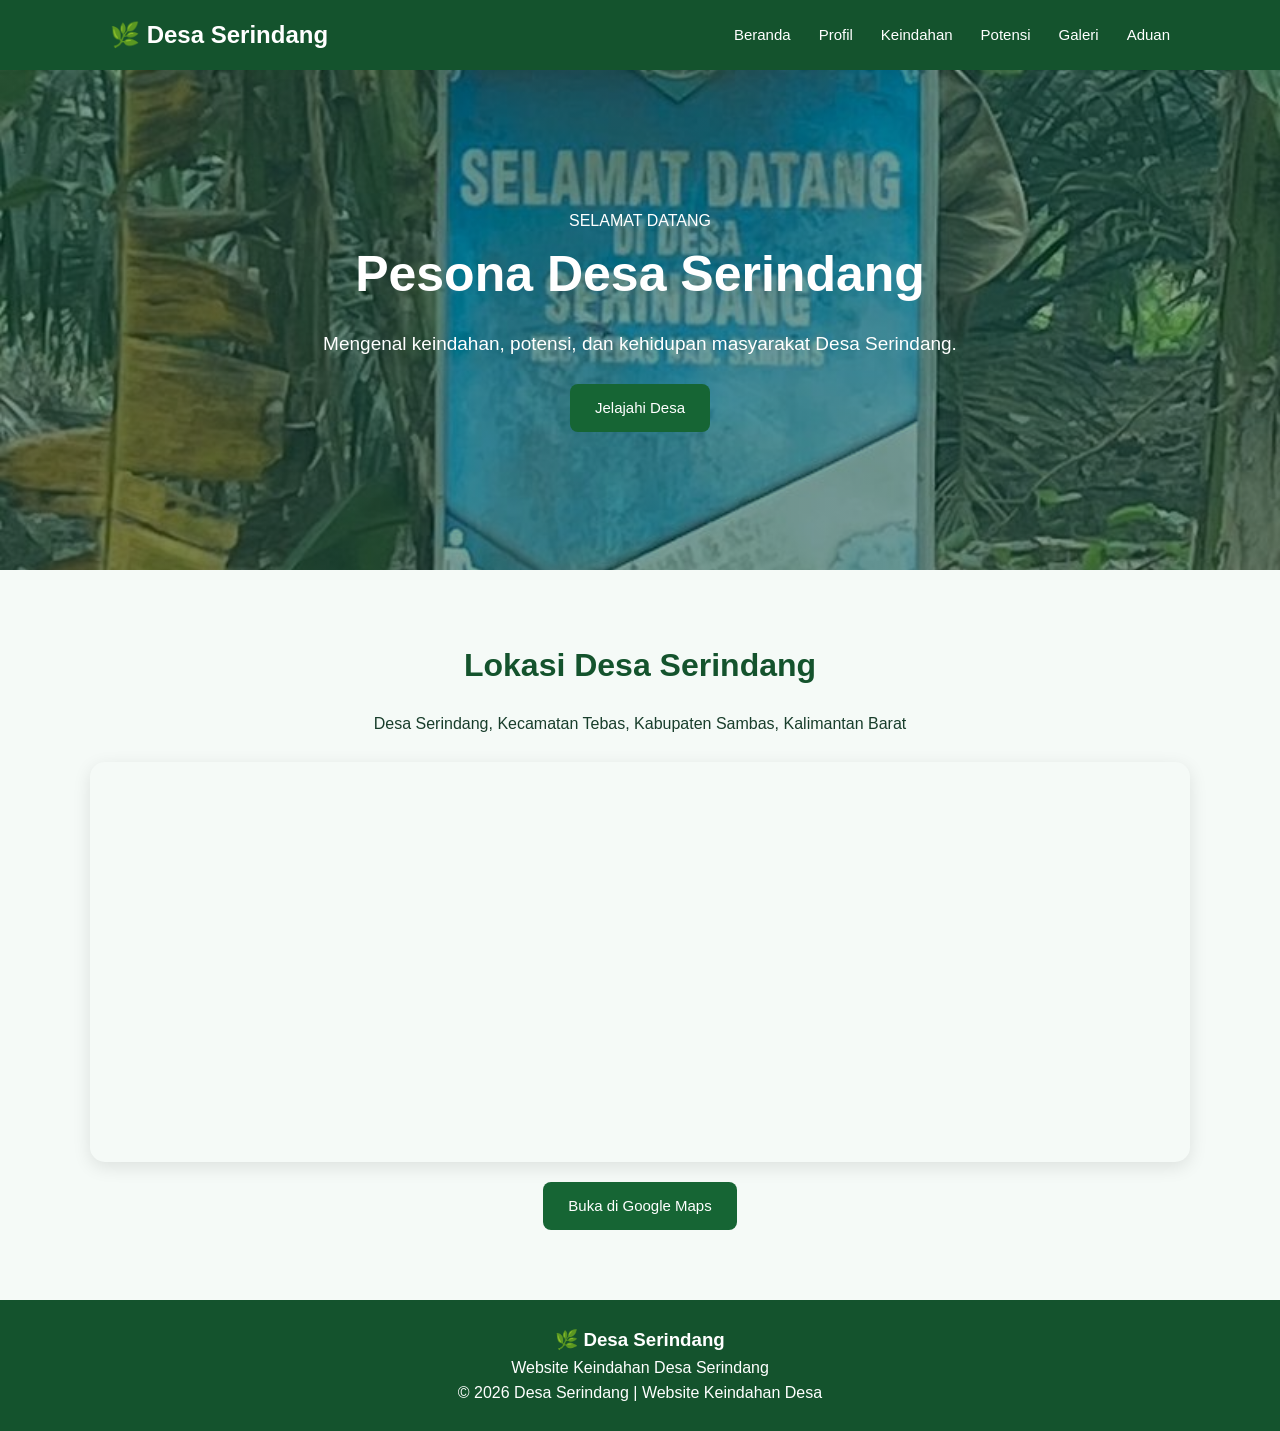
==== commit 94d677c5: "Update index.html" ====
--- a/index.html
+++ b/index.html
@@ -90,7 +90,47 @@
 
 </section>
 
+<!-- =========================
+     LOKASI
+========================= -->
 
+<section class="lokasi-section section" id="lokasi">
+
+    <div class="container">
+
+        <h2>Lokasi Desa Serindang</h2>
+
+        <p>
+            Desa Serindang, Kecamatan Tebas,
+            Kabupaten Sambas, Kalimantan Barat
+        </p>
+
+        <div class="map-container">
+
+            <iframe
+                src="https://www.google.com/maps?q=Desa%20Serindang%20Tebas%20Sambas&output=embed"
+                width="100%"
+                height="400"
+                style="border:0;"
+                allowfullscreen=""
+                loading="lazy">
+            </iframe>
+
+        </div>
+
+        <div style="text-align:center; margin-top:20px;">
+            <a
+                href="https://www.google.com/maps/search/?api=1&query=Desa+Serindang+Tebas+Sambas"
+                target="_blank"
+                class="btn">
+                Buka di Google Maps
+            </a>
+        </div>
+
+    </div>
+
+</section>
+    
 <!-- ================= FOOTER ================= -->
 
 <footer>
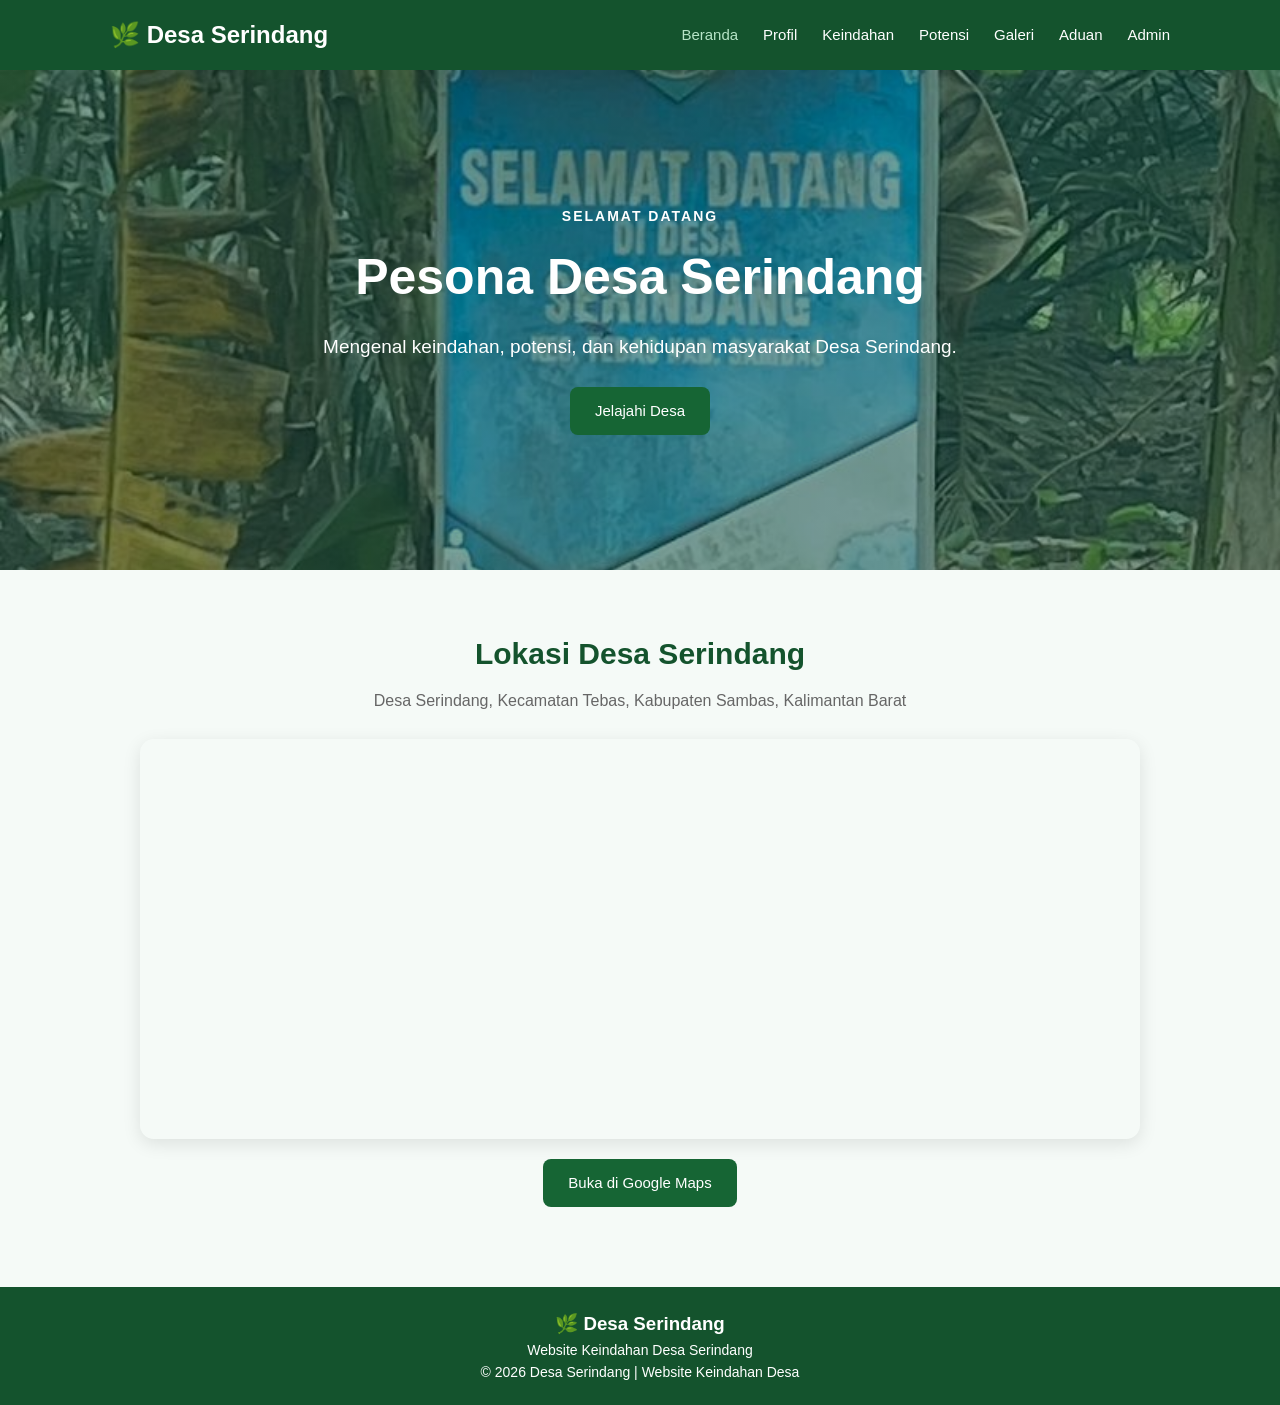
==== commit d00bf035: "Update index.html" ====
--- a/index.html
+++ b/index.html
@@ -57,6 +57,14 @@
                     Aduan
                 </a>
             </li>
+
+            <!-- ADMIN -->
+            <li>
+                <a href="admin.html">
+                    Admin
+                </a>
+            </li>
+
         </ul>
 
     </nav>
@@ -90,6 +98,7 @@
 
 </section>
 
+
 <!-- =========================
      LOKASI
 ========================= -->
@@ -119,18 +128,23 @@
         </div>
 
         <div style="text-align:center; margin-top:20px;">
+
             <a
                 href="https://www.google.com/maps/search/?api=1&query=Desa+Serindang+Tebas+Sambas"
                 target="_blank"
                 class="btn">
+
                 Buka di Google Maps
+
             </a>
+
         </div>
 
     </div>
 
 </section>
-    
+
+
 <!-- ================= FOOTER ================= -->
 
 <footer>
--- a/style.css
+++ b/style.css
@@ -51,7 +51,7 @@
 nav ul {
     list-style: none;
     display: flex;
-    gap: 28px;
+    gap: 25px;
 }
 
 nav ul li a {
@@ -61,13 +61,14 @@
     transition: 0.3s;
 }
 
-nav ul li a:hover {
+nav ul li a:hover,
+nav ul li a.active {
     color: #b7e4c7;
 }
 
 
 /* =========================
-   HERO
+   HERO / BERANDA
 ========================= */
 
 .hero {
@@ -96,6 +97,13 @@
     padding: 20px;
 }
 
+.small-title {
+    font-size: 14px;
+    font-weight: bold;
+    letter-spacing: 2px;
+    margin-bottom: 10px;
+}
+
 .hero-content h1 {
     font-size: 50px;
     margin-bottom: 15px;
@@ -113,6 +121,7 @@
 
 .btn {
     display: inline-block;
+
     background: #166534;
     color: white;
 
@@ -135,164 +144,334 @@
 
 
 /* =========================
-   SECTION
-========================= */
-
-.section {
-    padding: 70px 20px;
-}
-
-.container {
-    max-width: 1100px;
-    margin: auto;
-}
-
-.section h2 {
-    text-align: center;
-    color: #14532d;
-    font-size: 32px;
-    margin-bottom: 20px;
-}
-
-.section-description {
-    text-align: center;
-    max-width: 700px;
-    margin: 0 auto 35px;
+   JUDUL HALAMAN
+========================= */
+
+.page-title {
+    background: #eaf5ed;
+
+    text-align: center;
+
+    padding: 55px 20px 45px;
+
+    border-bottom: 1px solid #d8e9dc;
+}
+
+.page-title h1 {
+    color: #14532d;
+    font-size: 36px;
+    margin-bottom: 8px;
+}
+
+.page-title p {
+    color: #66756b;
+    font-size: 16px;
+}
+
+
+/* =========================
+   PROFIL
+   GAMBAR DI KIRI
+   TULISAN DI KANAN
+========================= */
+
+.profile {
+    max-width: 1050px;
+
+    margin: 60px auto;
+
+    padding: 0 20px;
+
+    display: flex;
+
+    align-items: center;
+
+    gap: 45px;
+}
+
+.profile-image {
+    width: 400px;
+
+    flex-shrink: 0;
+}
+
+.profile-image img {
+    width: 100%;
+    height: 300px;
+
+    object-fit: cover;
+
+    display: block;
+
+    border-radius: 14px;
+
+    box-shadow:
+        0 5px 18px rgba(0, 0, 0, 0.10);
+}
+
+.profile-text {
+    flex: 1;
+}
+
+.profile-text h2 {
+    color: #14532d;
+
+    font-size: 30px;
+
+    margin-bottom: 15px;
+}
+
+.profile-text p {
     color: #555;
-}
-
-
-/* =========================
-   PROFIL
-========================= */
-
-#profil {
+
+    margin-bottom: 12px;
+}
+
+.info {
+    margin-top: 20px;
+
+    display: grid;
+
+    grid-template-columns: repeat(2, 1fr);
+
+    gap: 10px;
+}
+
+.info div {
+    background: #eef7f0;
+
+    padding: 12px 15px;
+
+    border-radius: 8px;
+}
+
+.info strong {
+    display: block;
+
+    color: #14532d;
+
+    font-size: 14px;
+}
+
+.info span {
+    color: #666;
+
+    font-size: 14px;
+}
+
+
+/* =========================
+   KEINDAHAN
+   GAMBAR DI KIRI
+   TULISAN DI KANAN
+========================= */
+
+.beauty {
+    max-width: 1000px;
+
+    margin: 60px auto;
+
+    padding: 0 20px;
+
+    display: flex;
+
+    flex-direction: column;
+
+    gap: 25px;
+}
+
+.beauty-card {
     background: white;
-}
-
-#profil > .container > p {
-    max-width: 850px;
-    margin: auto;
-    text-align: center;
-    color: #555;
-}
-
-.info-box {
-    margin-top: 40px;
 
     display: grid;
+
+    grid-template-columns: 280px 1fr;
+
+    align-items: center;
+
+    gap: 30px;
+
+    padding: 20px;
+
+    border-radius: 14px;
+
+    box-shadow:
+        0 5px 18px rgba(0, 0, 0, 0.08);
+
+    transition: 0.3s;
+}
+
+.beauty-card:hover {
+    transform: translateY(-3px);
+}
+
+.beauty-card img {
+    width: 280px;
+    height: 190px;
+
+    object-fit: cover;
+
+    border-radius: 10px;
+
+    display: block;
+}
+
+.beauty-card h2 {
+    color: #14532d;
+
+    font-size: 24px;
+
+    margin-bottom: 10px;
+}
+
+.beauty-card p {
+    color: #666;
+
+    font-size: 15px;
+}
+
+
+/* =========================
+   POTENSI
+========================= */
+
+.potential {
+    max-width: 1050px;
+
+    margin: 55px auto;
+
+    padding: 0 20px;
+
+    display: grid;
+
+    grid-template-columns: repeat(4, 1fr);
+
+    gap: 20px;
+}
+
+.potential-card {
+    background: white;
+
+    padding: 25px 18px;
+
+    text-align: center;
+
+    border-radius: 12px;
+
+    box-shadow:
+        0 4px 14px rgba(0, 0, 0, 0.08);
+
+    transition: 0.3s;
+}
+
+.potential-card:hover {
+    transform: translateY(-4px);
+}
+
+.potential-card .icon {
+    font-size: 35px;
+
+    margin-bottom: 12px;
+}
+
+.potential-card h2 {
+    color: #14532d;
+
+    font-size: 20px;
+
+    margin-bottom: 8px;
+}
+
+.potential-card p {
+    color: #666;
+
+    font-size: 14px;
+}
+
+
+/* =========================
+   QUOTE
+========================= */
+
+.quote {
+    max-width: 900px;
+
+    margin: 0 auto 60px;
+
+    padding: 35px 20px;
+
+    text-align: center;
+
+    background: #eaf5ed;
+
+    border-radius: 14px;
+}
+
+.quote h2 {
+    color: #14532d;
+
+    font-size: 22px;
+
+    font-style: italic;
+
+    font-weight: normal;
+}
+
+
+/* =========================
+   GALERI
+   FOTO LEBIH KECIL
+========================= */
+
+.gallery {
+    max-width: 1000px;
+
+    margin: 55px auto;
+
+    padding: 0 20px;
+
+    display: grid;
+
     grid-template-columns: repeat(3, 1fr);
-    gap: 25px;
-}
-
-.info-box > div {
-    background: #f1f8f3;
-    padding: 25px;
-
-    border-radius: 12px;
-    text-align: center;
-
-    box-shadow: 0 5px 15px rgba(0, 0, 0, 0.08);
-}
-
-.info-box h3 {
-    color: #166534;
-    margin-bottom: 8px;
-}
-
-
-/* =========================
-   POTENSI
-========================= */
-
-.potensi-section {
-    background: #f5faf7;
-}
-
-.potensi-container {
-    display: grid;
-    grid-template-columns: repeat(4, 1fr);
-    gap: 22px;
-}
-
-.potensi-card {
-    background: white;
-    padding: 30px 20px;
-
-    text-align: center;
-
-    border-radius: 14px;
-
-    box-shadow: 0 5px 18px rgba(0, 0, 0, 0.08);
-
-    transition: 0.3s;
-}
-
-.potensi-card:hover {
-    transform: translateY(-5px);
-}
-
-.potensi-icon {
-    font-size: 40px;
-    margin-bottom: 15px;
-}
-
-.potensi-card h3 {
-    color: #14532d;
-    margin-bottom: 10px;
-}
-
-.potensi-card p {
-    color: #666;
-    font-size: 14px;
-}
-
-
-/* =========================
-   GALERI
-========================= */
-
-#galeri {
-    background: white;
-}
-
-.gallery-container {
-    display: grid;
-    grid-template-columns: repeat(4, 1fr);
-    gap: 25px;
+
+    gap: 20px;
 }
 
 .gallery-item {
     background: white;
 
-    border-radius: 15px;
+    border-radius: 12px;
+
     overflow: hidden;
 
-    box-shadow: 0 5px 18px rgba(0, 0, 0, 0.10);
+    box-shadow:
+        0 4px 14px rgba(0, 0, 0, 0.08);
 
     transition: 0.3s;
 }
 
 .gallery-item:hover {
-    transform: translateY(-5px);
+    transform: translateY(-4px);
 }
 
 .gallery-item img {
     width: 100%;
-    height: 220px;
+
+    height: 170px;
+
+    object-fit: cover;
 
     display: block;
-
-    object-fit: cover;
-}
-
-.gallery-item p {
-    padding: 18px;
-
-    text-align: center;
-
-    font-weight: bold;
-    color: #14532d;
+}
+
+.gallery-item h3 {
+    color: #14532d;
+
+    text-align: center;
+
+    font-size: 15px;
+
+    padding: 13px 8px;
 }
 
 
@@ -302,21 +481,44 @@
 
 .lokasi-section {
     background: #f5faf7;
+
+    padding: 60px 20px;
+}
+
+.lokasi-section h2 {
+    color: #14532d;
+
+    text-align: center;
+
+    font-size: 30px;
+
+    margin-bottom: 10px;
 }
 
 .lokasi-section p {
-    text-align: center;
+    color: #666;
+
+    text-align: center;
+
     margin-bottom: 25px;
 }
 
 .map-container {
+    max-width: 1000px;
+
+    margin: auto;
+
     overflow: hidden;
-    border-radius: 15px;
-
-    box-shadow: 0 5px 18px rgba(0, 0, 0, 0.10);
+
+    border-radius: 14px;
+
+    box-shadow:
+        0 5px 18px rgba(0, 0, 0, 0.10);
 }
 
 .map-container iframe {
+    width: 100%;
+
     display: block;
 }
 
@@ -327,33 +529,41 @@
 
 .aduan-section {
     background: white;
-    padding: 70px 20px;
+
+    padding: 60px 20px;
 }
 
 .aduan-section h2 {
-    text-align: center;
-    color: #14532d;
-    font-size: 32px;
+    color: #14532d;
+
+    text-align: center;
+
+    font-size: 30px;
+
     margin-bottom: 10px;
 }
 
 .aduan-section > .container > p {
-    text-align: center;
     color: #666;
+
+    text-align: center;
+
     margin-bottom: 30px;
 }
 
 .aduan-form {
-    max-width: 700px;
+    max-width: 650px;
+
     margin: auto;
 
+    padding: 30px;
+
     background: #f5faf7;
 
-    padding: 30px;
-
-    border-radius: 15px;
-
-    box-shadow: 0 5px 18px rgba(0, 0, 0, 0.08);
+    border-radius: 14px;
+
+    box-shadow:
+        0 5px 18px rgba(0, 0, 0, 0.08);
 }
 
 .form-group {
@@ -362,10 +572,12 @@
 
 .form-group label {
     display: block;
+
     margin-bottom: 7px;
 
+    color: #14532d;
+
     font-weight: bold;
-    color: #14532d;
 }
 
 .form-group input,
@@ -376,9 +588,11 @@
     padding: 12px;
 
     border: 1px solid #ccc;
+
     border-radius: 8px;
 
     font-family: Arial, sans-serif;
+
     font-size: 14px;
 
     background: white;
@@ -392,6 +606,7 @@
 .form-group select:focus,
 .form-group textarea:focus {
     outline: none;
+
     border-color: #166534;
 }
 
@@ -401,7 +616,9 @@
 
 #aduanMessage {
     text-align: center;
+
     margin-top: 15px;
+
     font-weight: bold;
 }
 
@@ -412,16 +629,23 @@
 
 footer {
     background: #14532d;
+
     color: white;
 
     text-align: center;
 
-    padding: 25px 15px;
-}
-
-
-/* =========================
-   RESPONSIVE
+    padding: 22px 15px;
+
+    margin-top: 20px;
+}
+
+footer p {
+    font-size: 14px;
+}
+
+
+/* =========================
+   TABLET
 ========================= */
 
 @media (max-width: 900px) {
@@ -430,28 +654,52 @@
         gap: 15px;
     }
 
-    .potensi-container {
+    .profile {
+        gap: 30px;
+    }
+
+    .profile-image {
+        width: 350px;
+    }
+
+    .potential {
         grid-template-columns: repeat(2, 1fr);
     }
 
-    .gallery-container {
+    .gallery {
         grid-template-columns: repeat(2, 1fr);
     }
 }
 
 
-@media (max-width: 600px) {
+/* =========================
+   HP
+========================= */
+
+@media (max-width: 700px) {
 
     nav {
         flex-direction: column;
+
         padding: 15px;
-        gap: 15px;
+
+        gap: 12px;
     }
 
     nav ul {
         flex-wrap: wrap;
+
         justify-content: center;
-    }
+
+        gap: 12px;
+    }
+
+    .logo {
+        font-size: 21px;
+    }
+
+
+    /* HERO */
 
     .hero {
         min-height: 400px;
@@ -465,15 +713,107 @@
         font-size: 16px;
     }
 
-    .info-box {
+
+    /* JUDUL */
+
+    .page-title {
+        padding: 40px 15px;
+    }
+
+    .page-title h1 {
+        font-size: 29px;
+    }
+
+
+    /* PROFIL */
+
+    .profile {
+        flex-direction: column;
+
+        align-items: stretch;
+
+        gap: 25px;
+
+        margin: 40px auto;
+    }
+
+    .profile-image {
+        width: 100%;
+    }
+
+    .profile-image img {
+        height: 250px;
+    }
+
+    .profile-text h2 {
+        font-size: 26px;
+    }
+
+    .info {
         grid-template-columns: 1fr;
     }
 
-    .potensi-container {
+
+    /* KEINDAHAN */
+
+    .beauty {
+        margin: 40px auto;
+    }
+
+    .beauty-card {
         grid-template-columns: 1fr;
-    }
-
-    .gallery-container {
+
+        gap: 18px;
+    }
+
+    .beauty-card img {
+        width: 100%;
+
+        height: 200px;
+    }
+
+
+    /* POTENSI */
+
+    .potential {
+        grid-template-columns: 1fr 1fr;
+
+        margin: 40px auto;
+    }
+
+
+    /* GALERI */
+
+    .gallery {
+        grid-template-columns: 1fr 1fr;
+
+        margin: 40px auto;
+    }
+
+    .gallery-item img {
+        height: 180px;
+    }
+
+
+    /* QUOTE */
+
+    .quote {
+        margin: 0 20px 40px;
+    }
+}
+
+
+/* =========================
+   HP KECIL
+========================= */
+
+@media (max-width: 500px) {
+
+    .potential {
         grid-template-columns: 1fr;
     }
-}
+
+    .gallery {
+        grid-template-columns: 1fr;
+    }
+}
